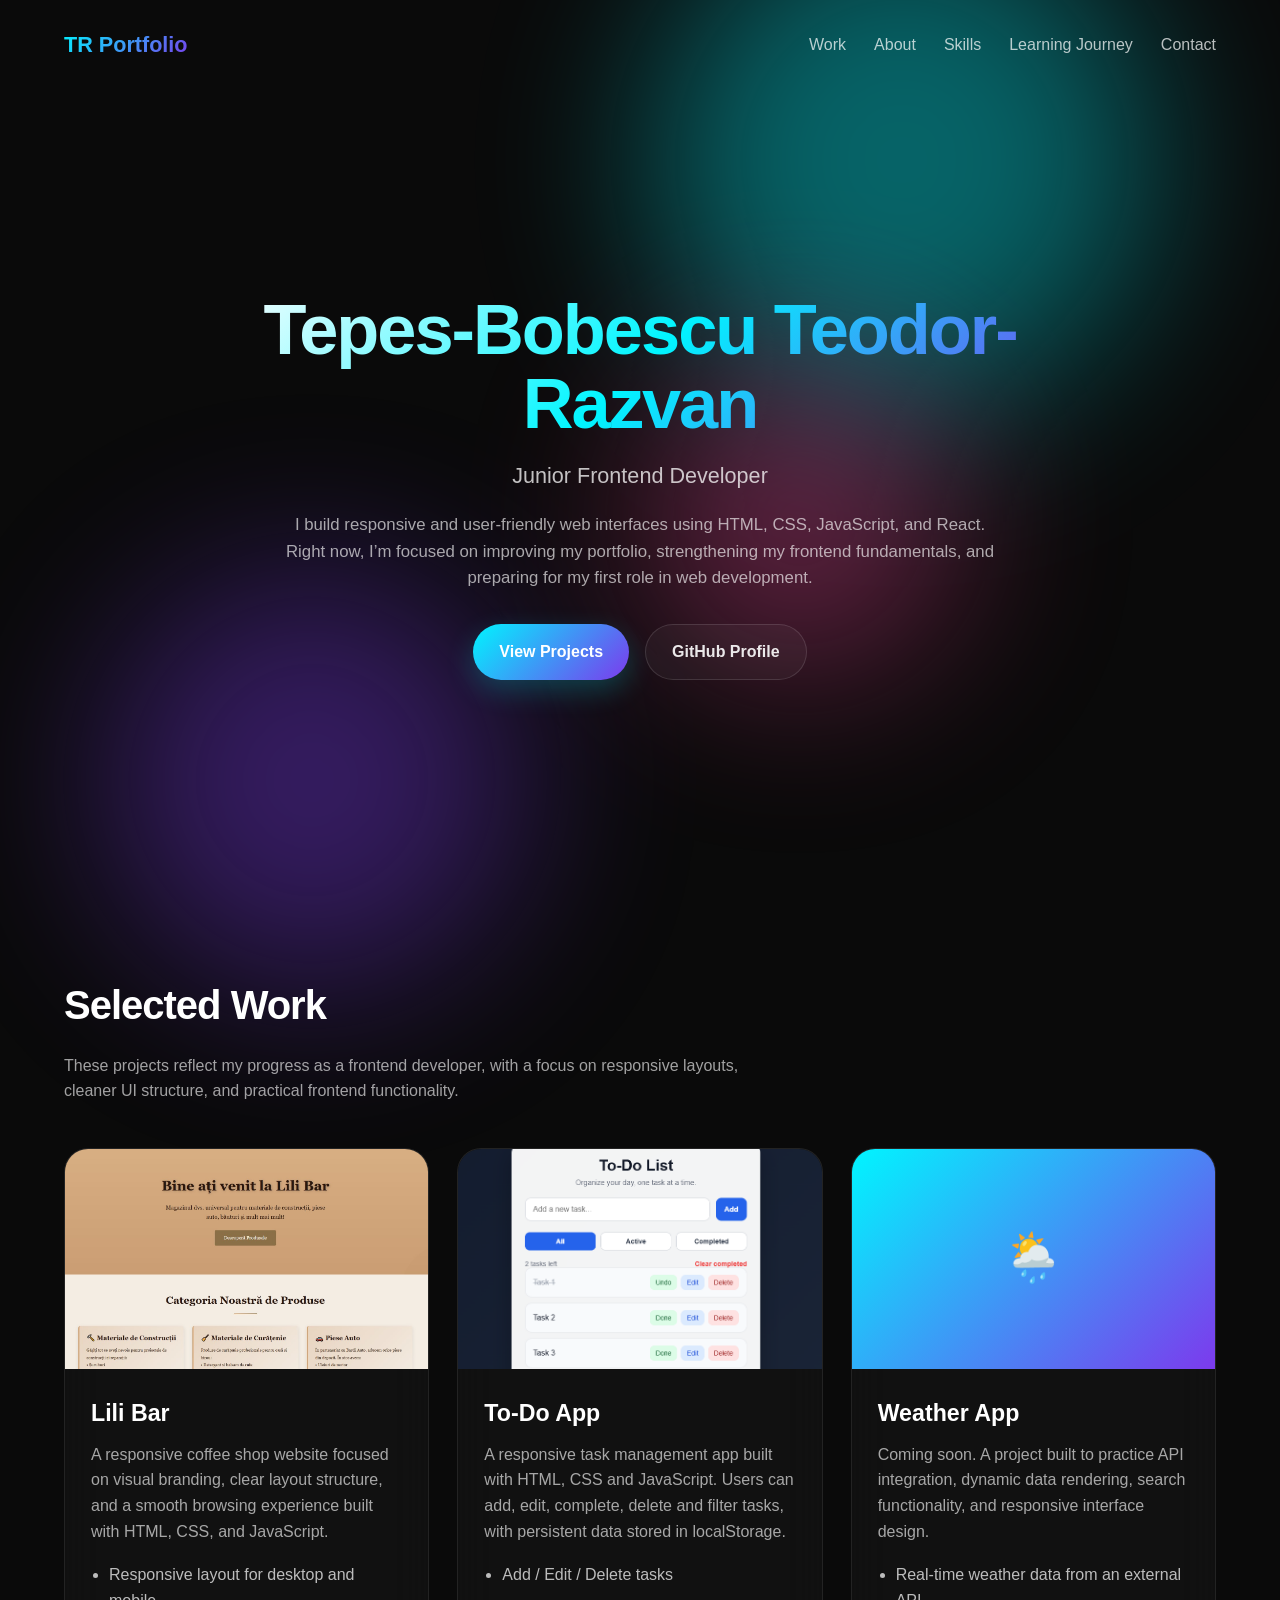
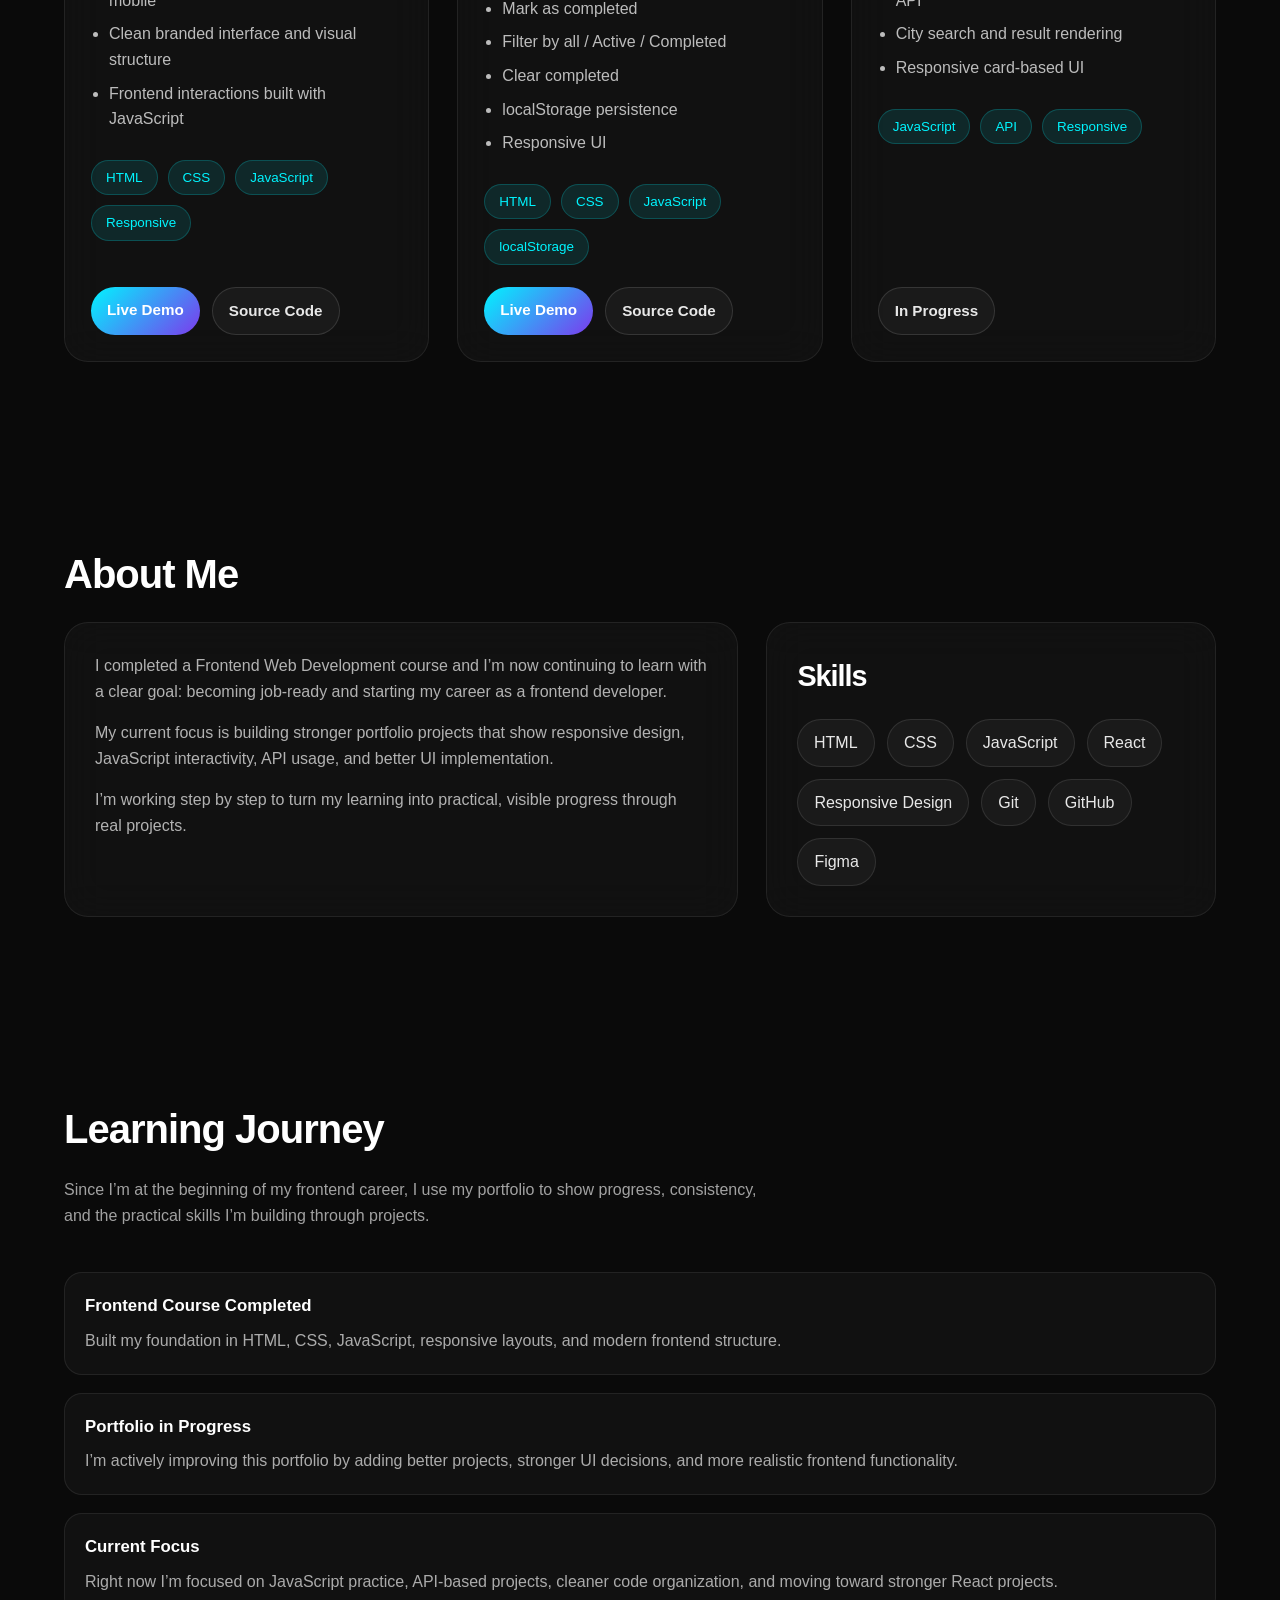
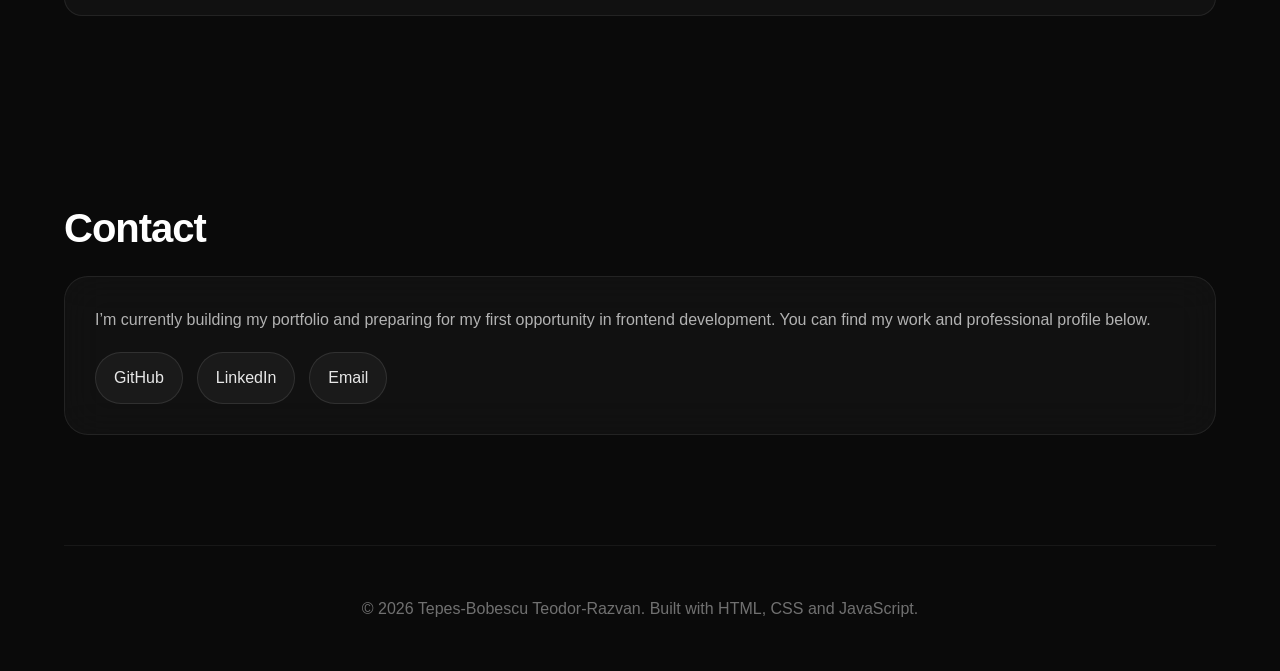
==== index.html @ 386c9d9b "added second project" ====
<!DOCTYPE html>
<html lang="en">
<head>
  <meta charset="UTF-8" />
  <meta name="viewport" content="width=device-width, initial-scale=1.0" />
  <title>Tepes-Bobescu Teodor-Razvan | Frontend Developer</title>
  <link rel="icon" href="favicon.ico" type="image/x-icon" />
  <style>
    * {
      margin: 0;
      padding: 0;
      box-sizing: border-box;
    }

    html {
      scroll-behavior: smooth;
    }

    body {
      font-family: -apple-system, BlinkMacSystemFont, "Segoe UI", Roboto, Oxygen, Ubuntu, sans-serif;
      background: #0a0a0a;
      color: #ffffff;
      overflow-x: hidden;
      line-height: 1.6;
    }

    a {
      text-decoration: none;
      color: inherit;
    }

    .bg-gradient {
      position: fixed;
      inset: 0;
      z-index: -1;
    }

    .gradient-orb {
      position: absolute;
      border-radius: 50%;
      filter: blur(90px);
      opacity: 0.38;
      animation: float 20s ease-in-out infinite;
    }

    .orb1 {
      width: 500px;
      height: 500px;
      background: #00f5ff;
      top: -10%;
      right: 10%;
    }

    .orb2 {
      width: 420px;
      height: 420px;
      background: #7c3aed;
      bottom: -10%;
      left: 8%;
      animation-delay: -6s;
    }

    .orb3 {
      width: 320px;
      height: 320px;
      background: #ec4899;
      top: 40%;
      left: 50%;
      animation-delay: -12s;
    }

    @keyframes float {
      0%, 100% { transform: translate(0, 0) scale(1); }
      25% { transform: translate(40px, -50px) scale(1.08); }
      50% { transform: translate(-30px, 40px) scale(0.95); }
      75% { transform: translate(25px, 20px) scale(1.03); }
    }

    @keyframes fadeInDown {
      from {
        opacity: 0;
        transform: translateY(-24px);
      }
      to {
        opacity: 1;
        transform: translateY(0);
      }
    }

    @keyframes fadeInUp {
      from {
        opacity: 0;
        transform: translateY(28px);
      }
      to {
        opacity: 1;
        transform: translateY(0);
      }
    }

    .container {
      max-width: 1200px;
      margin: 0 auto;
      padding: 0 24px;
      position: relative;
    }

    nav {
      padding: 28px 0;
      display: flex;
      justify-content: space-between;
      align-items: center;
      animation: fadeInDown 0.8s ease;
    }

    .logo {
      font-size: 1.35rem;
      font-weight: 700;
      background: linear-gradient(135deg, #00f5ff, #7c3aed);
      -webkit-background-clip: text;
      -webkit-text-fill-color: transparent;
      background-clip: text;
    }

    .nav-links {
      display: flex;
      gap: 28px;
    }

    .nav-links a {
      color: rgba(255, 255, 255, 0.72);
      font-weight: 500;
      transition: color 0.3s ease;
    }

    .nav-links a:hover {
      color: #00f5ff;
    }

    header {
      min-height: 88vh;
      display: flex;
      align-items: center;
      justify-content: center;
      text-align: center;
    }

    .hero-content {
      max-width: 860px;
      animation: fadeInUp 1s ease;
    }

    h1 {
      font-size: 4.4rem;
      font-weight: 800;
      line-height: 1.05;
      letter-spacing: -2px;
      margin-bottom: 18px;
      background: linear-gradient(135deg, #ffffff, #00f5ff, #7c3aed);
      -webkit-background-clip: text;
      -webkit-text-fill-color: transparent;
      background-clip: text;
    }

    .subtitle {
      font-size: 1.35rem;
      color: rgba(255, 255, 255, 0.75);
      margin-bottom: 18px;
      font-weight: 300;
    }

    .hero-description {
      max-width: 720px;
      margin: 0 auto 32px;
      font-size: 1.05rem;
      color: rgba(255, 255, 255, 0.64);
    }

    .hero-buttons {
      display: flex;
      justify-content: center;
      gap: 16px;
      flex-wrap: wrap;
    }

    .btn {
      display: inline-flex;
      align-items: center;
      justify-content: center;
      padding: 14px 26px;
      border-radius: 999px;
      font-weight: 600;
      transition: all 0.35s ease;
    }

    .btn-primary {
      background: linear-gradient(135deg, #00f5ff, #7c3aed);
      color: #fff;
      box-shadow: 0 10px 28px rgba(0, 245, 255, 0.22);
    }

    .btn-primary:hover {
      transform: translateY(-3px);
      box-shadow: 0 16px 38px rgba(0, 245, 255, 0.3);
    }

    .btn-secondary {
      background: rgba(255, 255, 255, 0.04);
      border: 1px solid rgba(255, 255, 255, 0.12);
      color: rgba(255, 255, 255, 0.9);
    }

    .btn-secondary:hover {
      transform: translateY(-3px);
      color: #00f5ff;
      border-color: rgba(0, 245, 255, 0.35);
    }

    section {
      padding: 90px 0;
    }

    .section-title {
      font-size: 2.5rem;
      font-weight: 700;
      letter-spacing: -1px;
      margin-bottom: 16px;
    }

    .section-intro {
      max-width: 720px;
      color: rgba(255, 255, 255, 0.62);
      margin-bottom: 44px;
    }

    .projects-grid {
      display: grid;
      grid-template-columns: repeat(auto-fit, minmax(320px, 1fr));
      gap: 28px;
    }

    .project-card {
      background: rgba(255, 255, 255, 0.03);
      border: 1px solid rgba(255, 255, 255, 0.08);
      border-radius: 24px;
      overflow: hidden;
      backdrop-filter: blur(20px);
      transition: transform 0.4s ease, border-color 0.4s ease, box-shadow 0.4s ease, background 0.4s ease;
      height: 100%;
      display: flex;
      flex-direction: column;
    }

    .project-card:hover {
      transform: translateY(-8px);
      border-color: rgba(0, 245, 255, 0.24);
      background: rgba(255, 255, 255, 0.05);
      box-shadow: 0 28px 60px rgba(0, 245, 255, 0.12);
    }

    .project-image {
      width: 100%;
      height: 220px;
      overflow: hidden;
      background: linear-gradient(135deg, #00f5ff, #7c3aed);
      display: flex;
      align-items: center;
      justify-content: center;
    }

    .project-image img {
      width: 100%;
      height: 100%;
      object-fit: cover;
      display: block;
    }

    .project-placeholder {
      font-size: 3rem;
    }

    .project-content {
      padding: 26px;
      display: flex;
      flex-direction: column;
      flex: 1;
    }

    .project-title {
      font-size: 1.45rem;
      font-weight: 700;
      margin-bottom: 10px;
    }

    .project-description {
      color: rgba(255, 255, 255, 0.63);
      margin-bottom: 18px;
    }

    .project-highlights {
      margin-bottom: 20px;
      padding-left: 18px;
      color: rgba(255, 255, 255, 0.72);
    }

    .project-highlights li {
      margin-bottom: 8px;
    }

    .project-tags {
      display: flex;
      flex-wrap: wrap;
      gap: 10px;
      margin-bottom: 22px;
    }

    .tag {
      background: rgba(0, 245, 255, 0.1);
      border: 1px solid rgba(0, 245, 255, 0.2);
      color: #00f5ff;
      padding: 6px 14px;
      border-radius: 999px;
      font-size: 0.84rem;
      font-weight: 500;
    }

    .project-actions {
      display: flex;
      gap: 12px;
      flex-wrap: wrap;
      margin-top: auto;
    }

    .project-btn {
      padding: 11px 16px;
      border-radius: 999px;
      font-size: 0.95rem;
      font-weight: 600;
      transition: all 0.3s ease;
    }

    .project-btn-primary {
      background: linear-gradient(135deg, #00f5ff, #7c3aed);
      color: #fff;
    }

    .project-btn-primary:hover,
    .project-btn-secondary:hover {
      transform: translateY(-2px);
    }

    .project-btn-secondary {
      background: rgba(255, 255, 255, 0.04);
      border: 1px solid rgba(255, 255, 255, 0.12);
      color: rgba(255, 255, 255, 0.9);
    }

    .project-btn-secondary:hover {
      border-color: rgba(0, 245, 255, 0.35);
      color: #00f5ff;
    }

    .info-grid {
      display: grid;
      grid-template-columns: 1.2fr 0.8fr;
      gap: 28px;
    }

    .glass-box {
      background: rgba(255, 255, 255, 0.03);
      border: 1px solid rgba(255, 255, 255, 0.08);
      border-radius: 24px;
      padding: 30px;
      backdrop-filter: blur(20px);
    }

    .glass-box p {
      color: rgba(255, 255, 255, 0.68);
      margin-bottom: 16px;
    }

    .skills-grid {
      display: flex;
      flex-wrap: wrap;
      gap: 12px;
    }

    .skill-pill {
      padding: 10px 16px;
      border-radius: 999px;
      background: rgba(255, 255, 255, 0.04);
      border: 1px solid rgba(255, 255, 255, 0.1);
      color: rgba(255, 255, 255, 0.9);
      font-weight: 500;
    }

    .journey-list {
      display: grid;
      gap: 18px;
    }

    .journey-item {
      padding: 20px;
      border-radius: 18px;
      background: rgba(255, 255, 255, 0.03);
      border: 1px solid rgba(255, 255, 255, 0.08);
    }

    .journey-item h3 {
      font-size: 1.05rem;
      margin-bottom: 8px;
    }

    .journey-item p {
      color: rgba(255, 255, 255, 0.65);
      margin: 0;
    }

    .contact-links {
      display: flex;
      flex-wrap: wrap;
      gap: 14px;
      margin-top: 20px;
    }

    .contact-link {
      padding: 12px 18px;
      border-radius: 999px;
      background: rgba(255, 255, 255, 0.04);
      border: 1px solid rgba(255, 255, 255, 0.1);
      color: rgba(255, 255, 255, 0.9);
      transition: all 0.3s ease;
    }

    .contact-link:hover {
      transform: translateY(-2px);
      color: #00f5ff;
      border-color: rgba(0, 245, 255, 0.3);
    }

    footer {
      text-align: center;
      padding: 50px 0;
      border-top: 1px solid rgba(255, 255, 255, 0.06);
      margin-top: 20px;
    }

    footer p {
      color: rgba(255, 255, 255, 0.42);
    }

    @media (max-width: 900px) {
      .info-grid {
        grid-template-columns: 1fr;
      }
    }

    @media (max-width: 768px) {
      .nav-links {
        display: none;
      }

      header {
        min-height: 72vh;
      }

      h1 {
        font-size: 3rem;
      }

      .subtitle {
        font-size: 1.15rem;
      }

      .section-title {
        font-size: 2rem;
      }

      .project-image {
        height: 190px;
      }

      .hero-buttons,
      .project-actions,
      .contact-links {
        flex-direction: column;
      }

      .btn,
      .project-btn,
      .contact-link {
        width: 100%;
      }
    }
  </style>
</head>
<body>
  <div class="bg-gradient">
    <div class="gradient-orb orb1"></div>
    <div class="gradient-orb orb2"></div>
    <div class="gradient-orb orb3"></div>
  </div>

  <div class="container">
    <nav>
      <div class="logo">TR Portfolio</div>
      <div class="nav-links">
        <a href="#work">Work</a>
        <a href="#about">About</a>
        <a href="#skills">Skills</a>
        <a href="#journey">Learning Journey</a>
        <a href="#contact">Contact</a>
      </div>
    </nav>

    <header>
      <div class="hero-content">
        <h1>Tepes-Bobescu Teodor-Razvan</h1>
        <p class="subtitle">Junior Frontend Developer</p>
        <p class="hero-description">
          I build responsive and user-friendly web interfaces using HTML, CSS, JavaScript, and React.
          Right now, I’m focused on improving my portfolio, strengthening my frontend fundamentals,
          and preparing for my first role in web development.
        </p>
        <div class="hero-buttons">
          <a href="#work" class="btn btn-primary">View Projects</a>
          <a href="https://github.com/TeodorRazvan" target="_blank" class="btn btn-secondary">GitHub Profile</a>
        </div>
      </div>
    </header>

    <section id="work">
      <h2 class="section-title">Selected Work</h2>
      <p class="section-intro">
        These projects reflect my progress as a frontend developer, with a focus on responsive layouts,
        cleaner UI structure, and practical frontend functionality.
      </p>

      <div class="projects-grid">
        <div class="project-card">
          <div class="project-image">
            <img src="images/lili-bar-preview.jpg" alt="Lili Bar project preview" />
          </div>
          <div class="project-content">
            <h3 class="project-title">Lili Bar</h3>
            <p class="project-description">
              A responsive coffee shop website focused on visual branding, clear layout structure,
              and a smooth browsing experience built with HTML, CSS, and JavaScript.
            </p>

            <ul class="project-highlights">
              <li>Responsive layout for desktop and mobile</li>
              <li>Clean branded interface and visual structure</li>
              <li>Frontend interactions built with JavaScript</li>
            </ul>

            <div class="project-tags">
              <span class="tag">HTML</span>
              <span class="tag">CSS</span>
              <span class="tag">JavaScript</span>
              <span class="tag">Responsive</span>
            </div>

            <div class="project-actions">
              <a href="Project_1/index.html" class="project-btn project-btn-primary" target="_blank">Live Demo</a>
              <a href="https://github.com/TeodorRazvan/TeodorRazvan.github.io/tree/main/Project_1" class="project-btn project-btn-secondary" target="_blank">Source Code</a>
            </div>
          </div>
        </div>

        <div class="project-card">
          <div class="project-image">
            <img src="images/to-do-preview.jpg" alt="To-Do project preview" />
          </div>
          <div class="project-content">
            <h3 class="project-title">To-Do App</h3>
            <p class="project-description">
              A responsive task management app built with HTML, CSS and JavaScript. Users can add, edit, complete, delete and filter tasks, with persistent data stored in localStorage.
            </p>

            <ul class="project-highlights">
              <li>Add / Edit / Delete tasks</li>
              <li>Mark as completed</li>
              <li>Filter by all / Active / Completed</li>
              <li>Clear completed</li>
              <li>localStorage persistence</li>
              <li>Responsive UI</li>
            </ul>

            <div class="project-tags">
              <span class="tag">HTML</span>
              <span class="tag">CSS</span>
              <span class="tag">JavaScript</span>
              <span class="tag">localStorage</span>
            </div>

            <div class="project-actions">
              <a href="todo-app/index.html" class="project-btn project-btn-primary" target="_blank">Live Demo</a>
              <a href="https://github.com/TeodorRazvan/TeodorRazvan.github.io/tree/main/todo-app" class="project-btn project-btn-secondary" target="_blank">Source Code</a>
            </div>
          </div>
        </div>

        <div class="project-card">
          <div class="project-image">
            <div class="project-placeholder">🌦️</div>
          </div>
          <div class="project-content">
            <h3 class="project-title">Weather App</h3>
            <p class="project-description">
              Coming soon. A project built to practice API integration, dynamic data rendering,
              search functionality, and responsive interface design.
            </p>

            <ul class="project-highlights">
              <li>Real-time weather data from an external API</li>
              <li>City search and result rendering</li>
              <li>Responsive card-based UI</li>
            </ul>

            <div class="project-tags">
              <span class="tag">JavaScript</span>
              <span class="tag">API</span>
              <span class="tag">Responsive</span>
            </div>

            <div class="project-actions">
              <a href="#" class="project-btn project-btn-secondary">In Progress</a>
            </div>
          </div>
        </div>
      </div>
    </section>

    <section id="about">
      <h2 class="section-title">About Me</h2>
      <div class="info-grid">
        <div class="glass-box">
          <p>
            I completed a Frontend Web Development course and I’m now continuing to learn with a clear goal:
            becoming job-ready and starting my career as a frontend developer.
          </p>
          <p>
            My current focus is building stronger portfolio projects that show responsive design,
            JavaScript interactivity, API usage, and better UI implementation.
          </p>
          <p>
            I’m working step by step to turn my learning into practical, visible progress through real projects.
          </p>
        </div>

        <div class="glass-box" id="skills">
          <h2 class="section-title" style="font-size: 1.8rem; margin-bottom: 20px;">Skills</h2>
          <div class="skills-grid">
            <span class="skill-pill">HTML</span>
            <span class="skill-pill">CSS</span>
            <span class="skill-pill">JavaScript</span>
            <span class="skill-pill">React</span>
            <span class="skill-pill">Responsive Design</span>
            <span class="skill-pill">Git</span>
            <span class="skill-pill">GitHub</span>
            <span class="skill-pill">Figma</span>
          </div>
        </div>
      </div>
    </section>

    <section id="journey">
      <h2 class="section-title">Learning Journey</h2>
      <p class="section-intro">
        Since I’m at the beginning of my frontend career, I use my portfolio to show progress,
        consistency, and the practical skills I’m building through projects.
      </p>

      <div class="journey-list">
        <div class="journey-item">
          <h3>Frontend Course Completed</h3>
          <p>
            Built my foundation in HTML, CSS, JavaScript, responsive layouts, and modern frontend structure.
          </p>
        </div>

        <div class="journey-item">
          <h3>Portfolio in Progress</h3>
          <p>
            I’m actively improving this portfolio by adding better projects, stronger UI decisions,
            and more realistic frontend functionality.
          </p>
        </div>

        <div class="journey-item">
          <h3>Current Focus</h3>
          <p>
            Right now I’m focused on JavaScript practice, API-based projects, cleaner code organization,
            and moving toward stronger React projects.
          </p>
        </div>
      </div>
    </section>

    <section id="contact">
      <h2 class="section-title">Contact</h2>
      <div class="glass-box">
        <p>
          I’m currently building my portfolio and preparing for my first opportunity in frontend development.
          You can find my work and professional profile below.
        </p>

        <div class="contact-links">
          <a href="https://github.com/TeodorRazvan" target="_blank" class="contact-link">GitHub</a>
          <a href="https://www.linkedin.com/in/teodor-razvan-tepes-bobescu-774b03215/" target="_blank" class="contact-link">LinkedIn</a>
          <a href="mailto:razvanteo97@gmail.com" class="contact-link">Email</a>
        </div>
      </div>
    </section>

    <footer>
      <p>© 2026 Tepes-Bobescu Teodor-Razvan. Built with HTML, CSS and JavaScript.</p>
    </footer>
  </div>
</body>
</html>
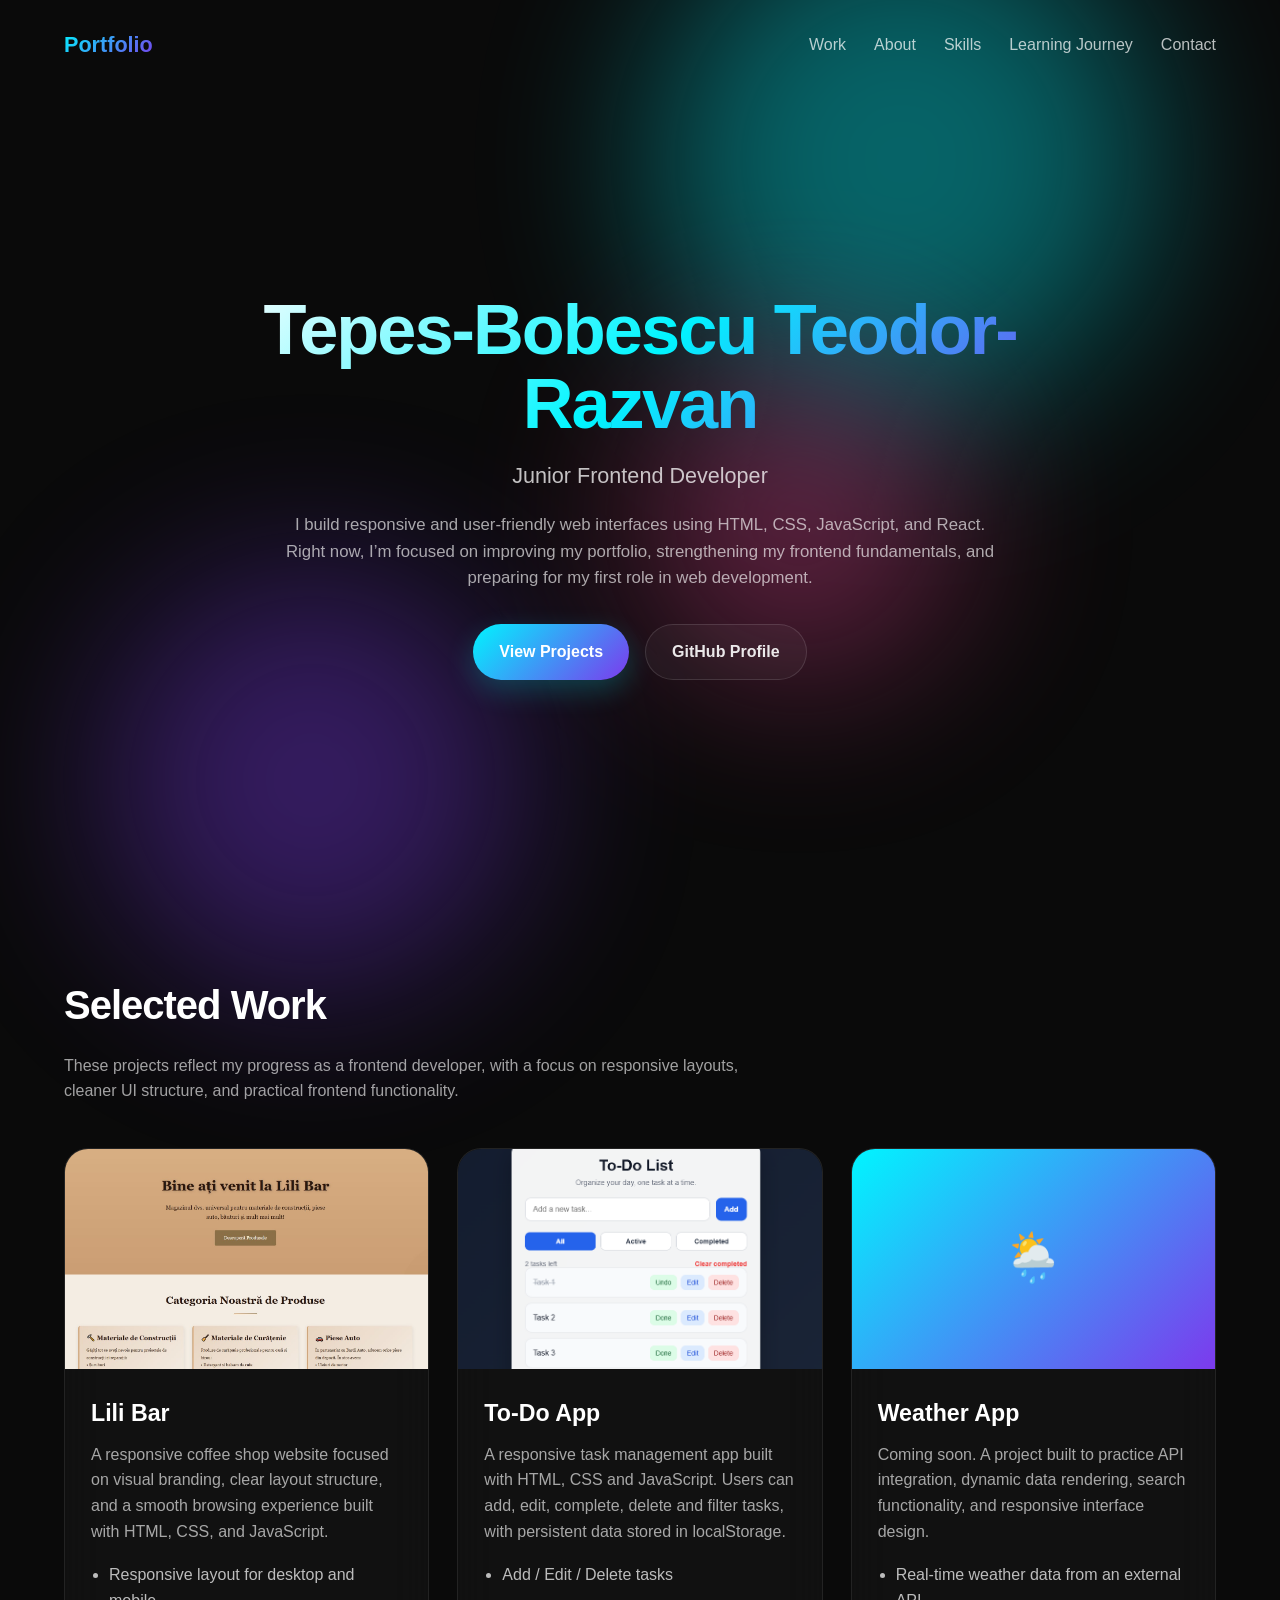
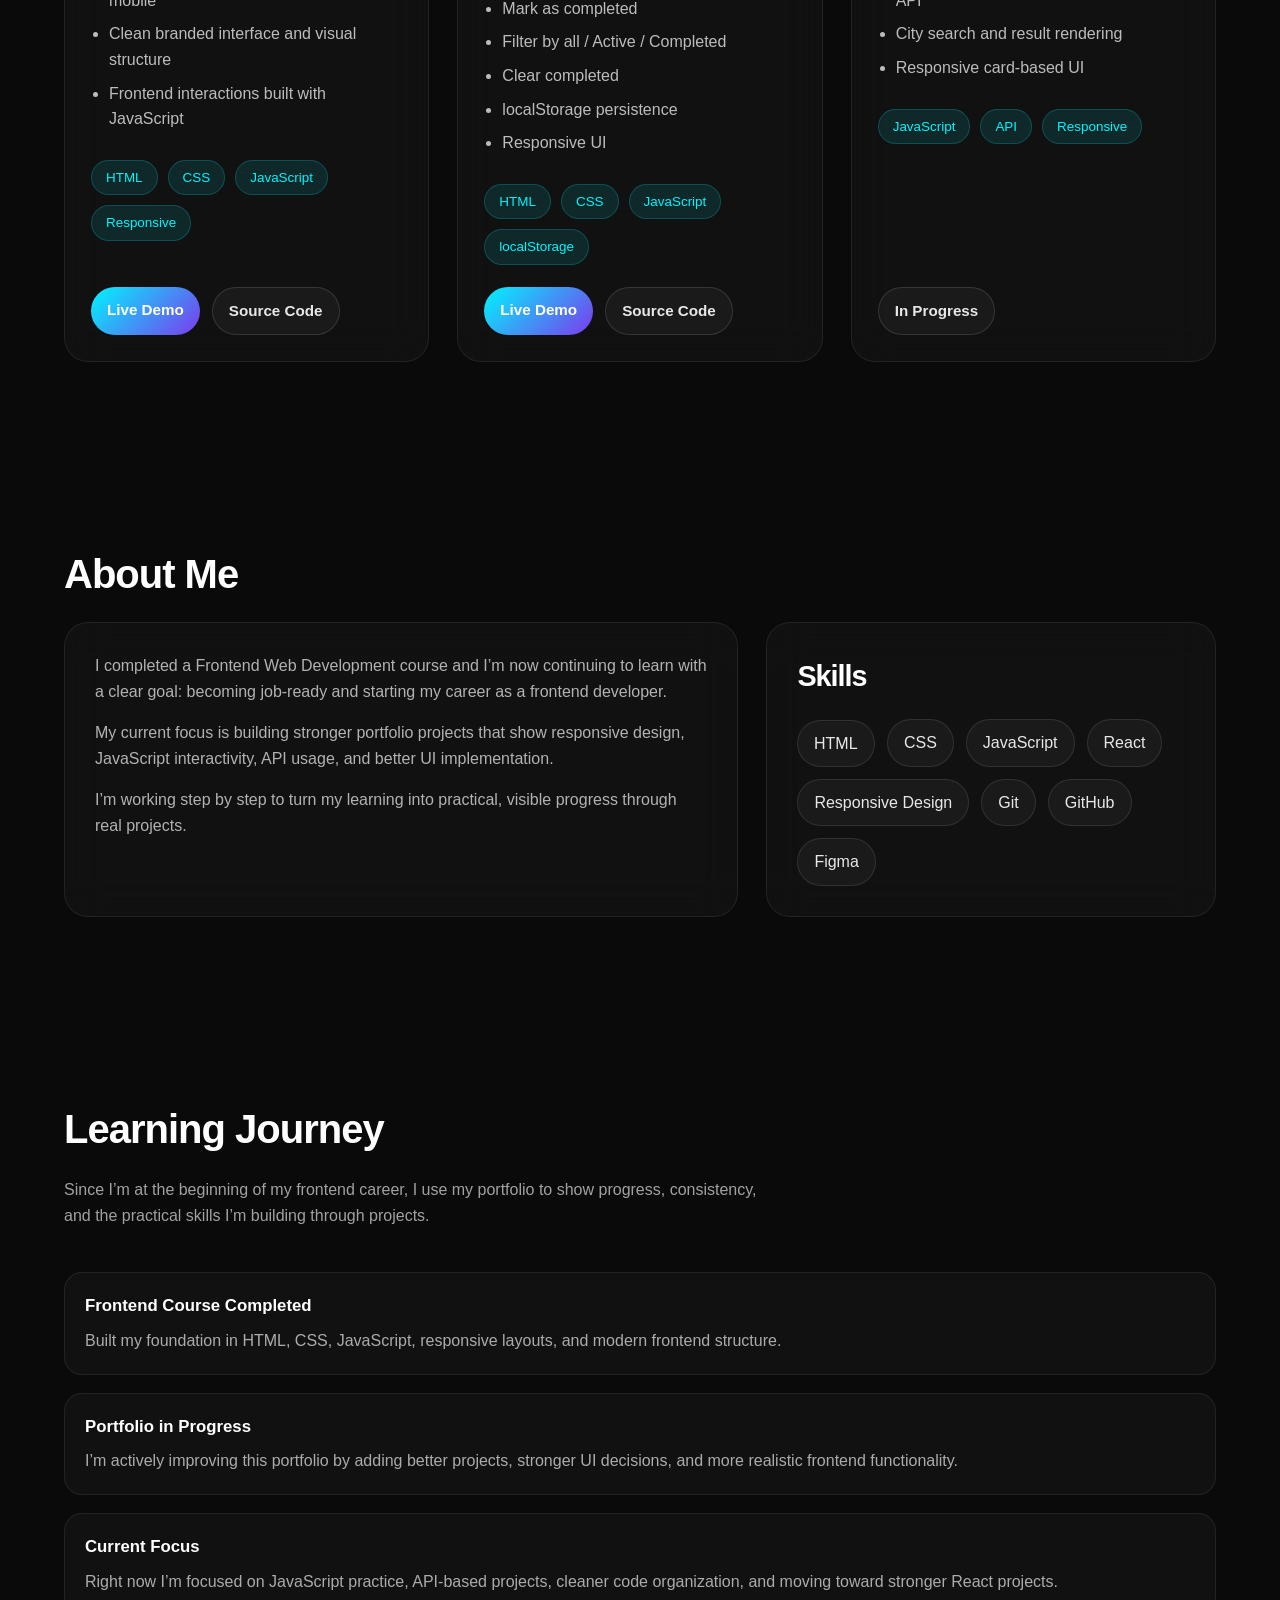
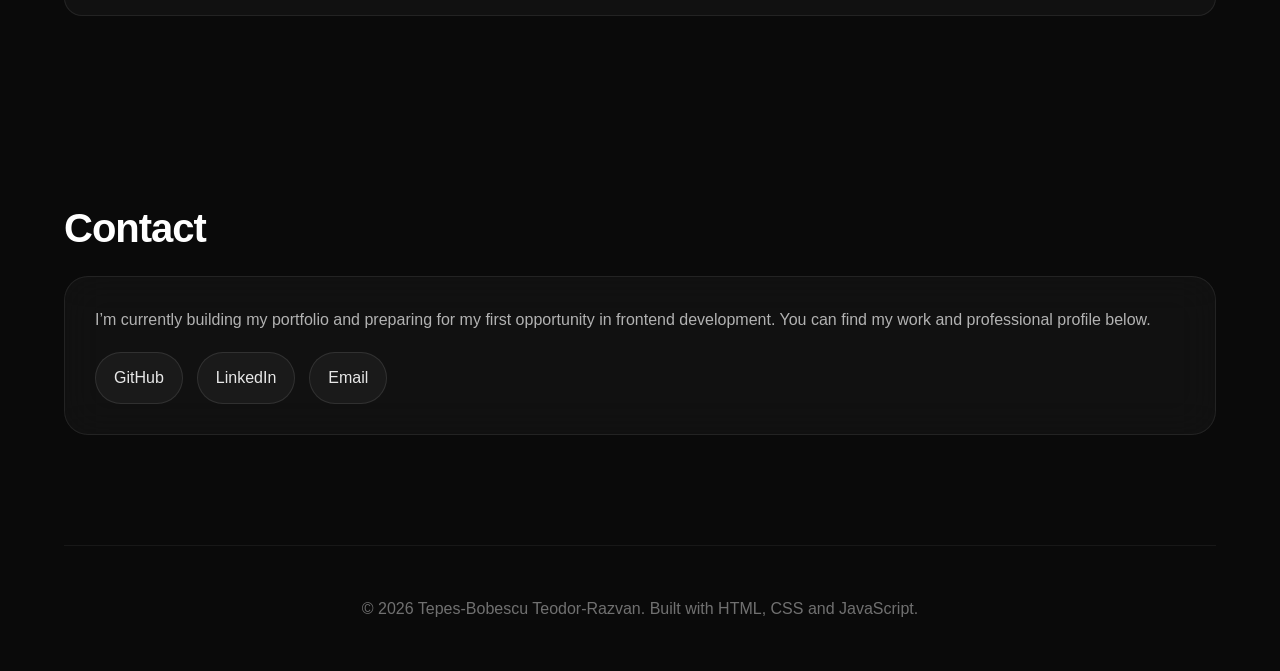
==== commit c0207318: "changed the logo" ====
--- a/index.html
+++ b/index.html
@@ -503,7 +503,7 @@
 
   <div class="container">
     <nav>
-      <div class="logo">TR Portfolio</div>
+      <div class="logo">Portfolio</div>
       <div class="nav-links">
         <a href="#work">Work</a>
         <a href="#about">About</a>
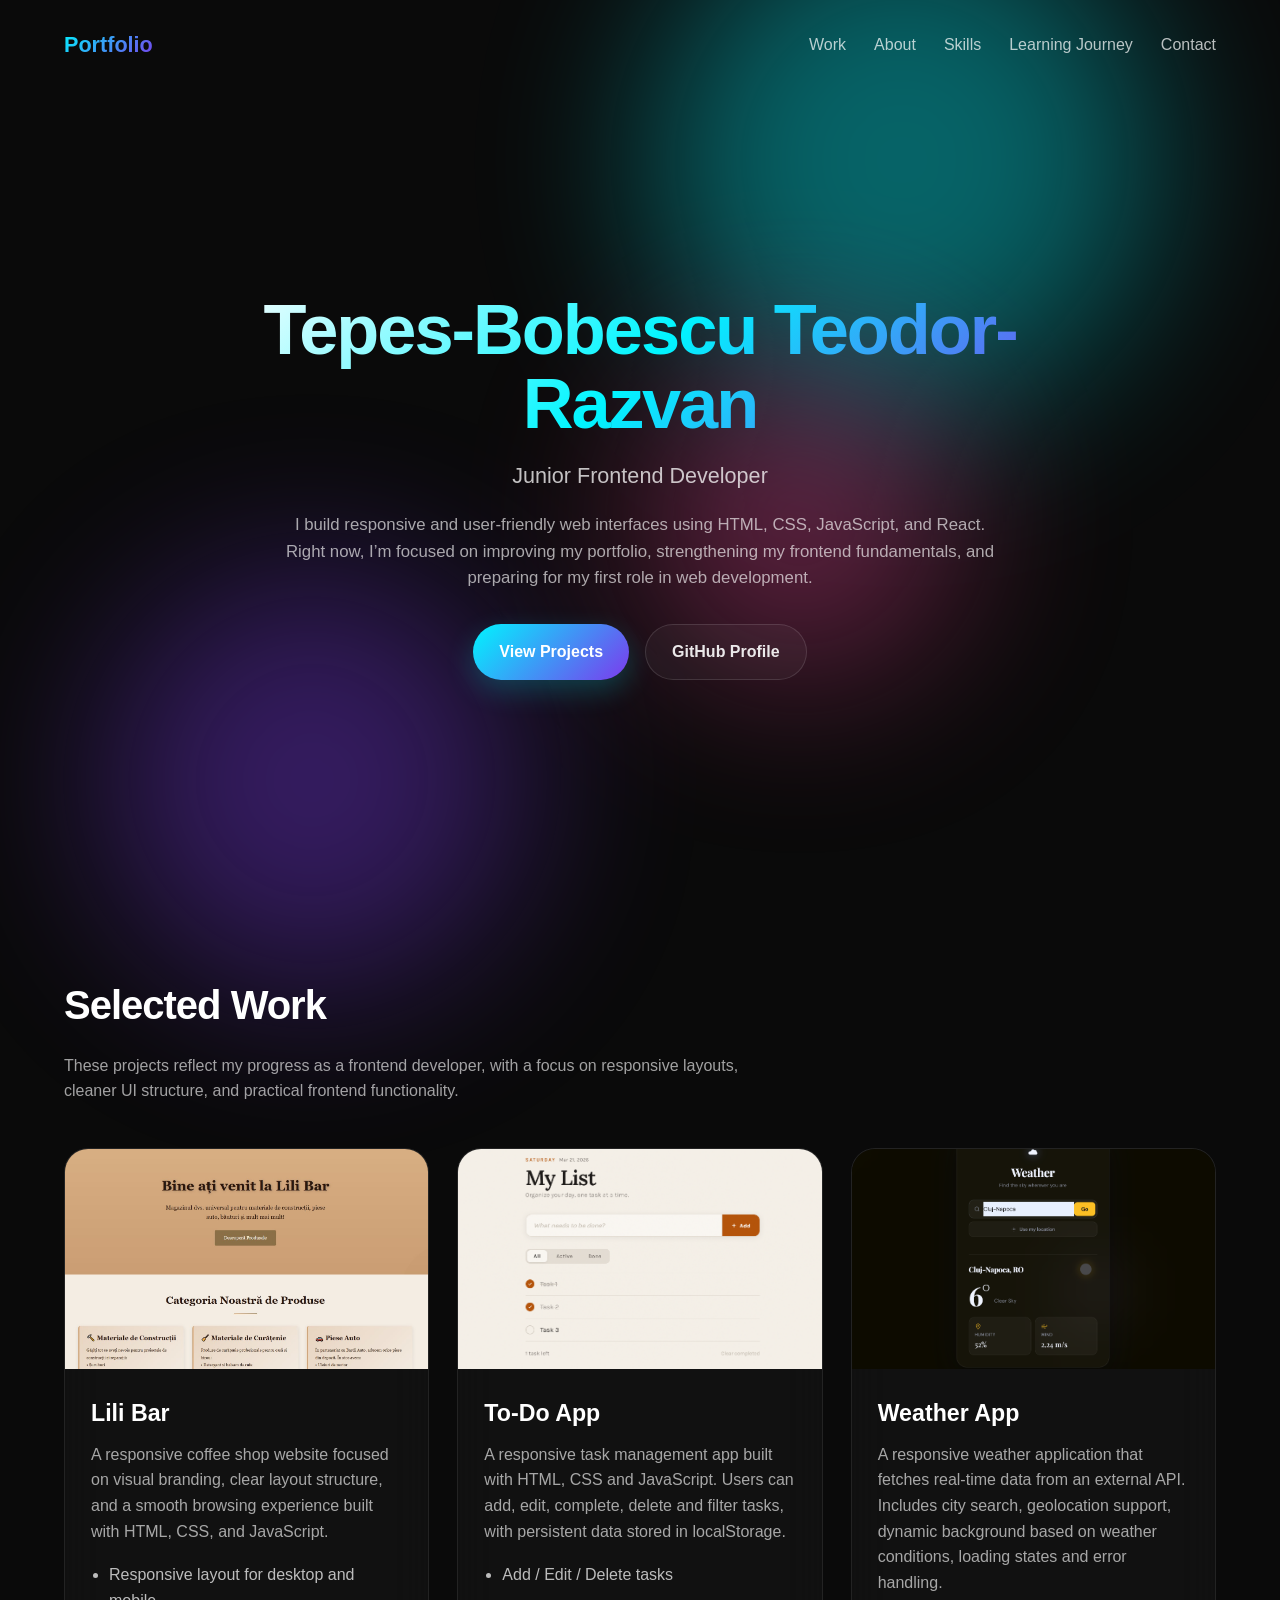
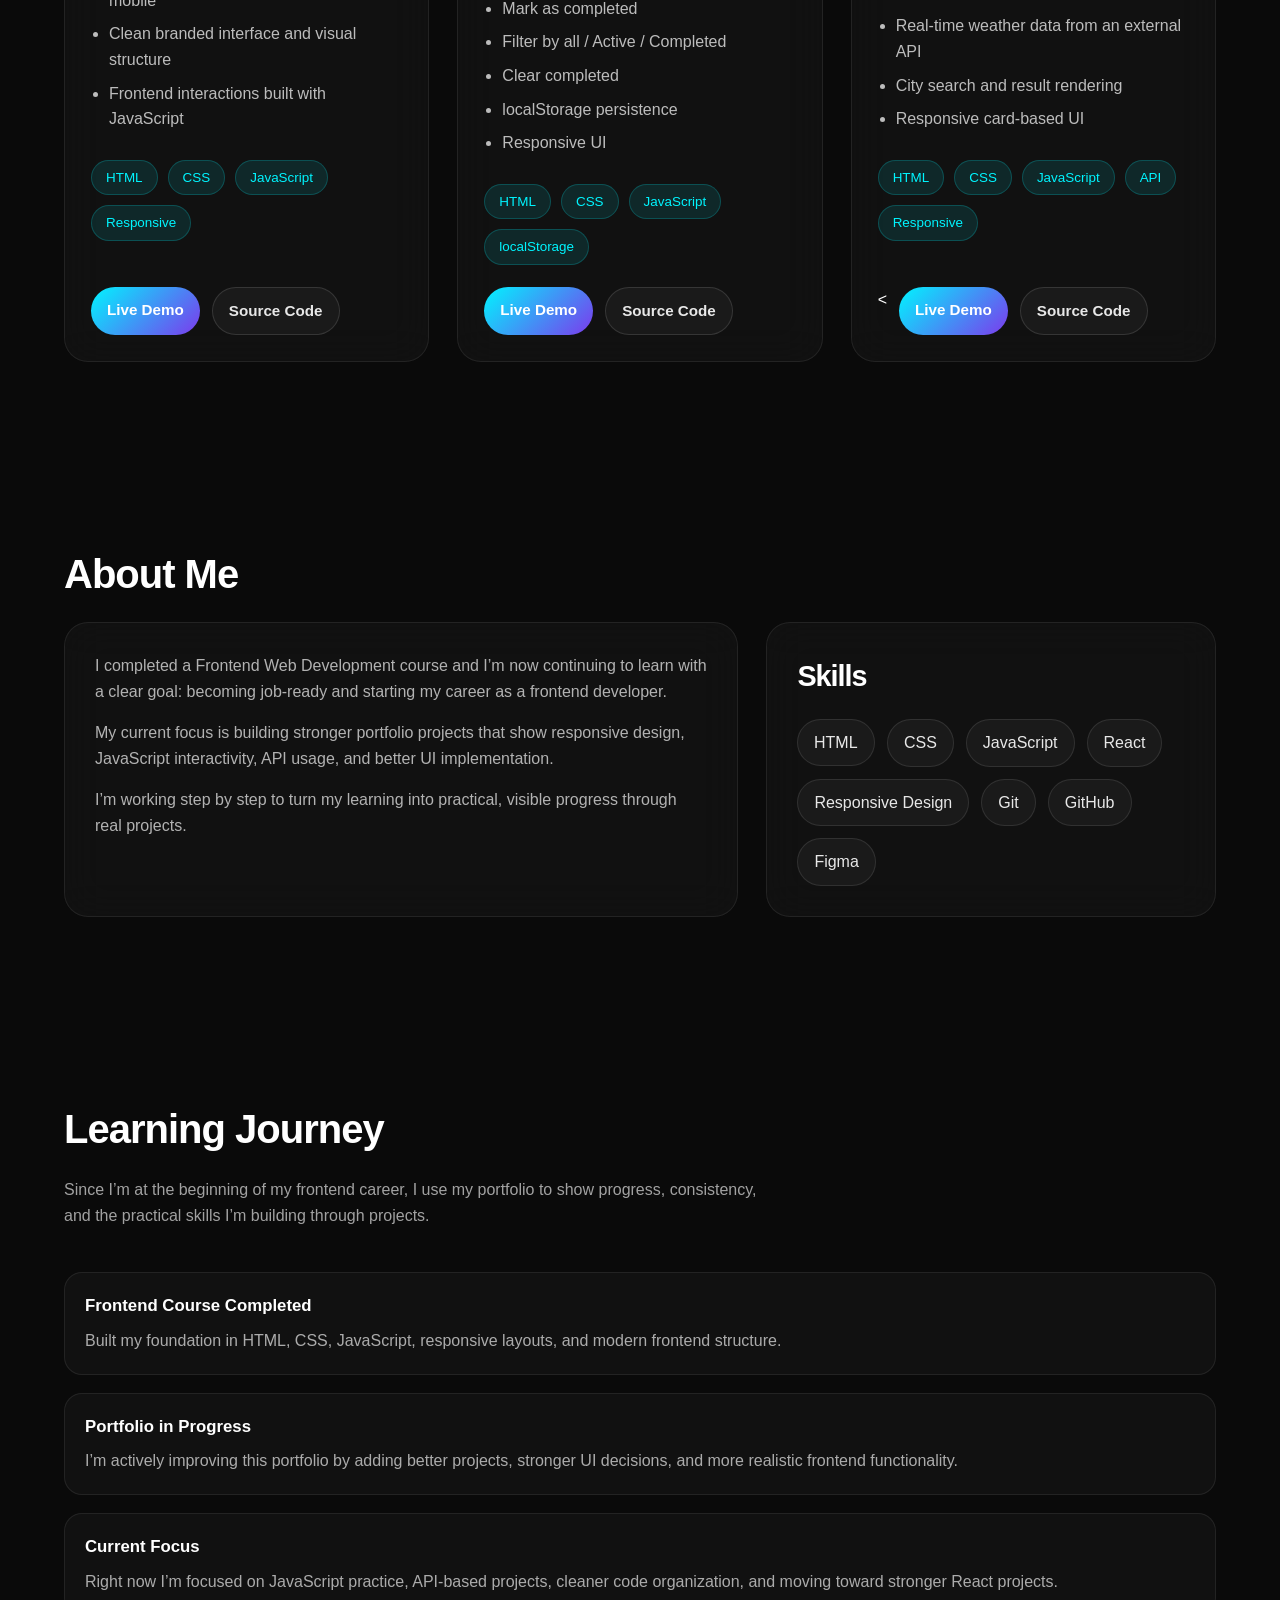
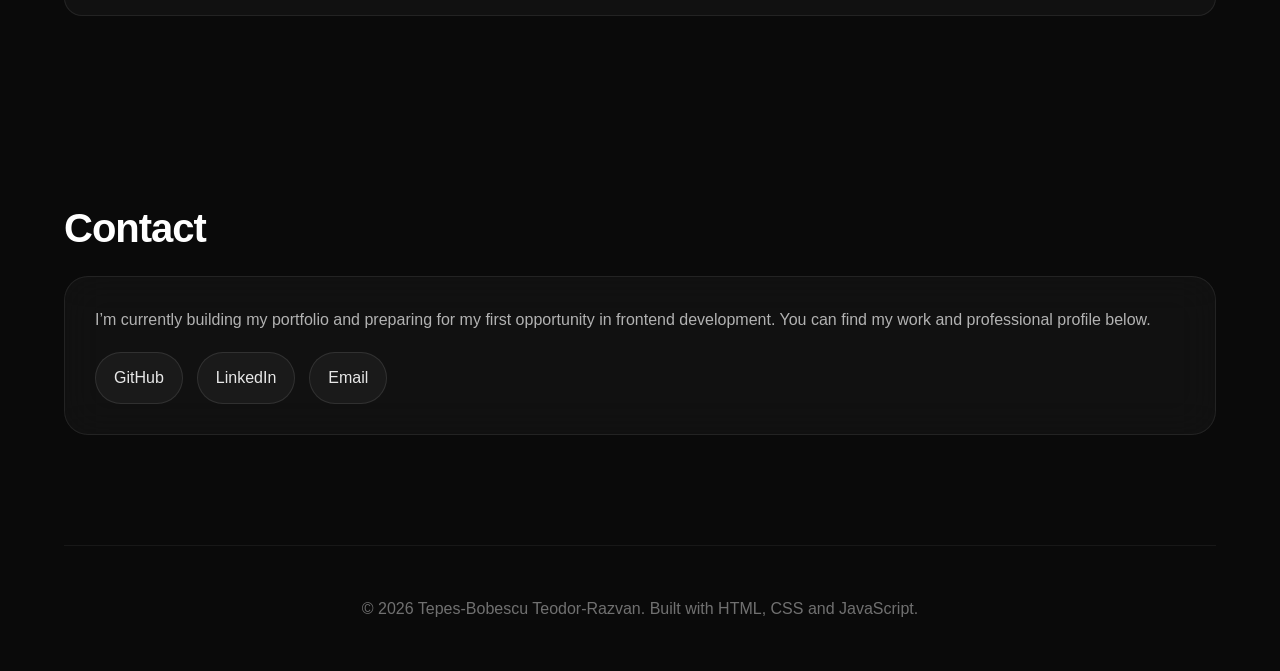
==== commit f7827303: "added third project to the portfolio" ====
--- a/index.html
+++ b/index.html
@@ -603,13 +603,12 @@
 
         <div class="project-card">
           <div class="project-image">
-            <div class="project-placeholder">🌦️</div>
+            <img src="images/weather-app-preview.jpg" alt="Weather-App project preview" />
           </div>
           <div class="project-content">
             <h3 class="project-title">Weather App</h3>
             <p class="project-description">
-              Coming soon. A project built to practice API integration, dynamic data rendering,
-              search functionality, and responsive interface design.
+              A responsive weather application that fetches real-time data from an external API. Includes city search, geolocation support, dynamic background based on weather conditions, loading states and error handling.
             </p>
 
             <ul class="project-highlights">
@@ -619,13 +618,16 @@
             </ul>
 
             <div class="project-tags">
+              <span class="tag">HTML</span>
+              <span class="tag">CSS</span>
               <span class="tag">JavaScript</span>
               <span class="tag">API</span>
               <span class="tag">Responsive</span>
             </div>
 
             <div class="project-actions">
-              <a href="#" class="project-btn project-btn-secondary">In Progress</a>
+              <<a href="weather-app/index.html" class="project-btn project-btn-primary" target="_blank">Live Demo</a>
+              <a href="https://github.com/TeodorRazvan/TeodorRazvan.github.io/tree/main/weather-app" class="project-btn project-btn-secondary" target="_blank">Source Code</a>
             </div>
           </div>
         </div>
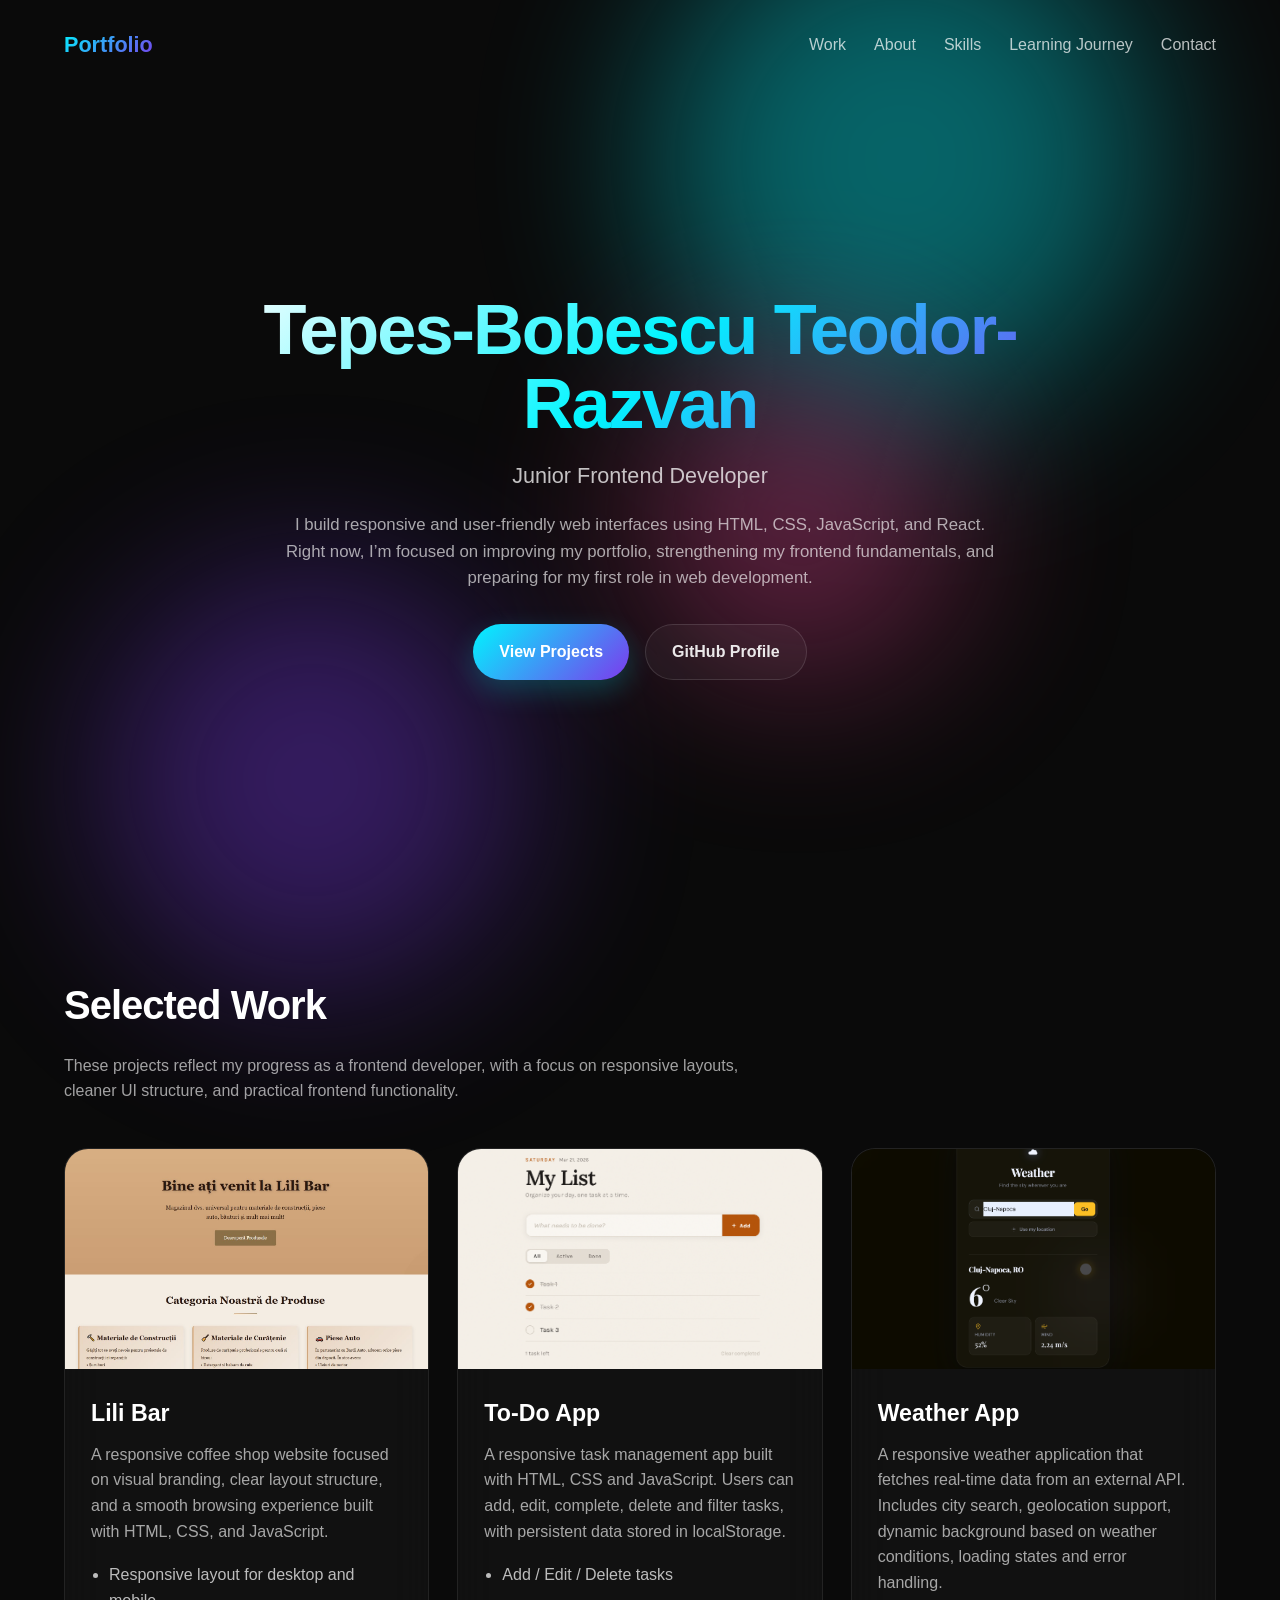
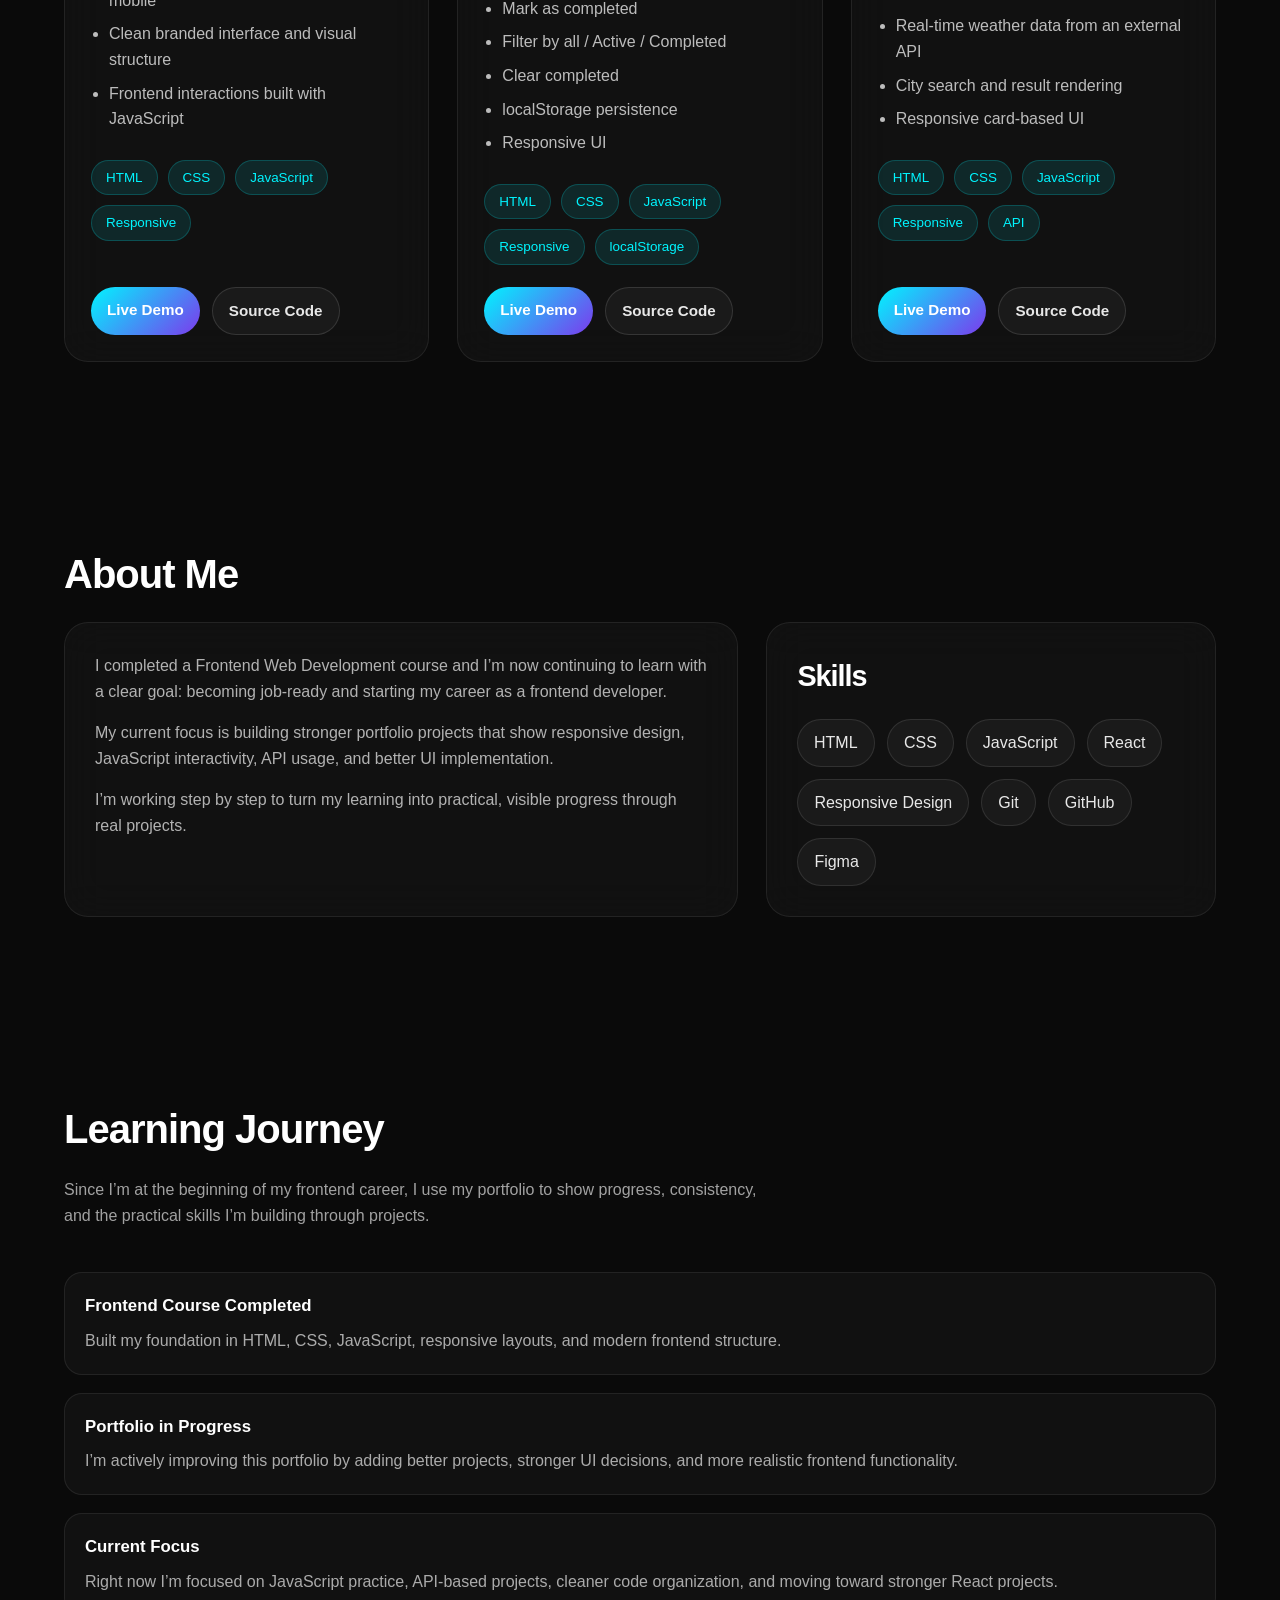
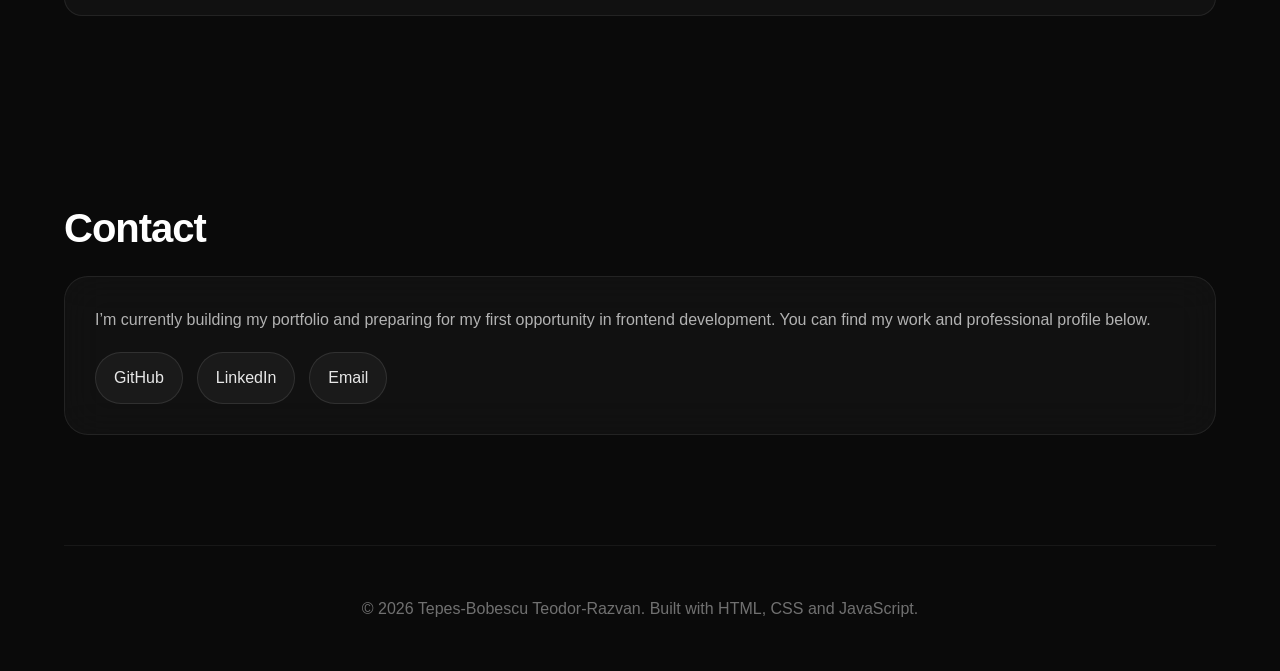
==== commit 41a0edf9: "corrected some mistakes" ====
--- a/index.html
+++ b/index.html
@@ -591,6 +591,7 @@
               <span class="tag">HTML</span>
               <span class="tag">CSS</span>
               <span class="tag">JavaScript</span>
+              <span class="tag">Responsive</span>
               <span class="tag">localStorage</span>
             </div>
 
@@ -621,12 +622,12 @@
               <span class="tag">HTML</span>
               <span class="tag">CSS</span>
               <span class="tag">JavaScript</span>
+              <span class="tag">Responsive</span>
               <span class="tag">API</span>
-              <span class="tag">Responsive</span>
             </div>
 
             <div class="project-actions">
-              <<a href="weather-app/index.html" class="project-btn project-btn-primary" target="_blank">Live Demo</a>
+              <a href="weather-app/index.html" class="project-btn project-btn-primary" target="_blank">Live Demo</a>
               <a href="https://github.com/TeodorRazvan/TeodorRazvan.github.io/tree/main/weather-app" class="project-btn project-btn-secondary" target="_blank">Source Code</a>
             </div>
           </div>
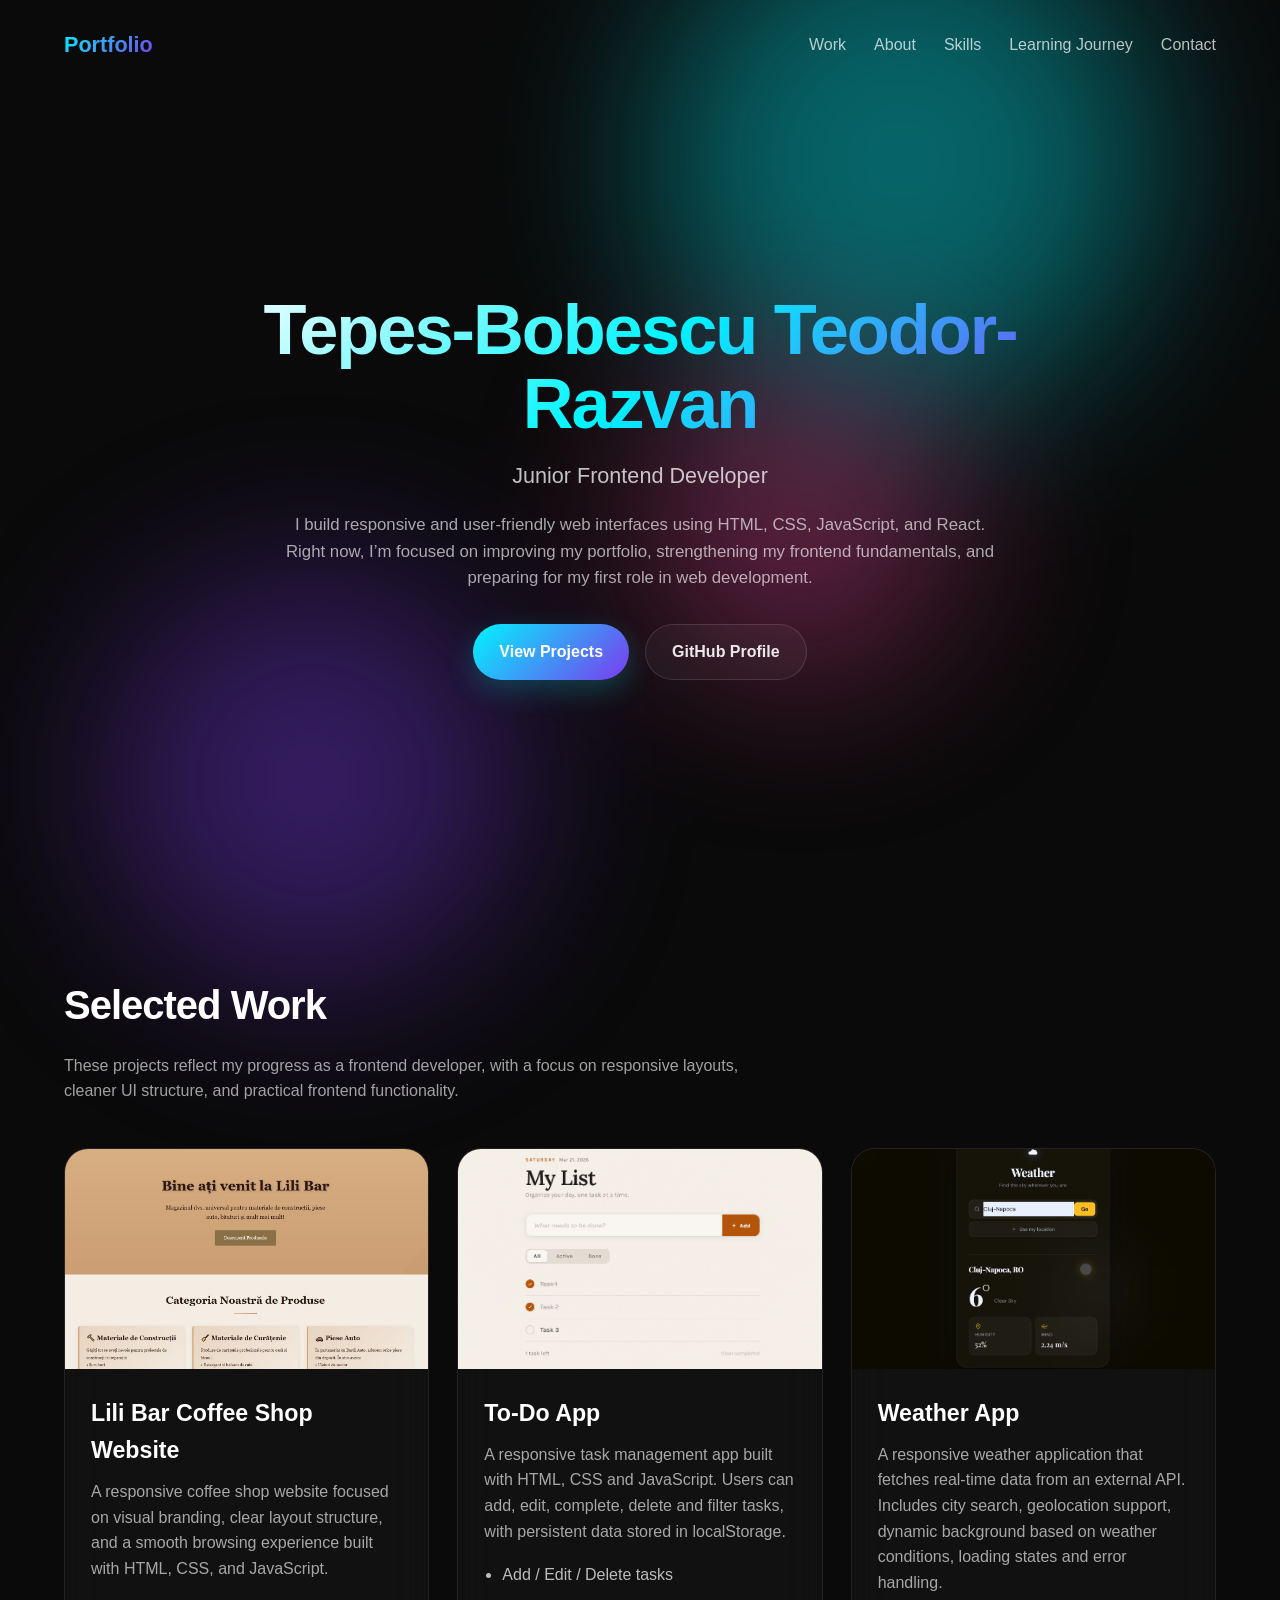
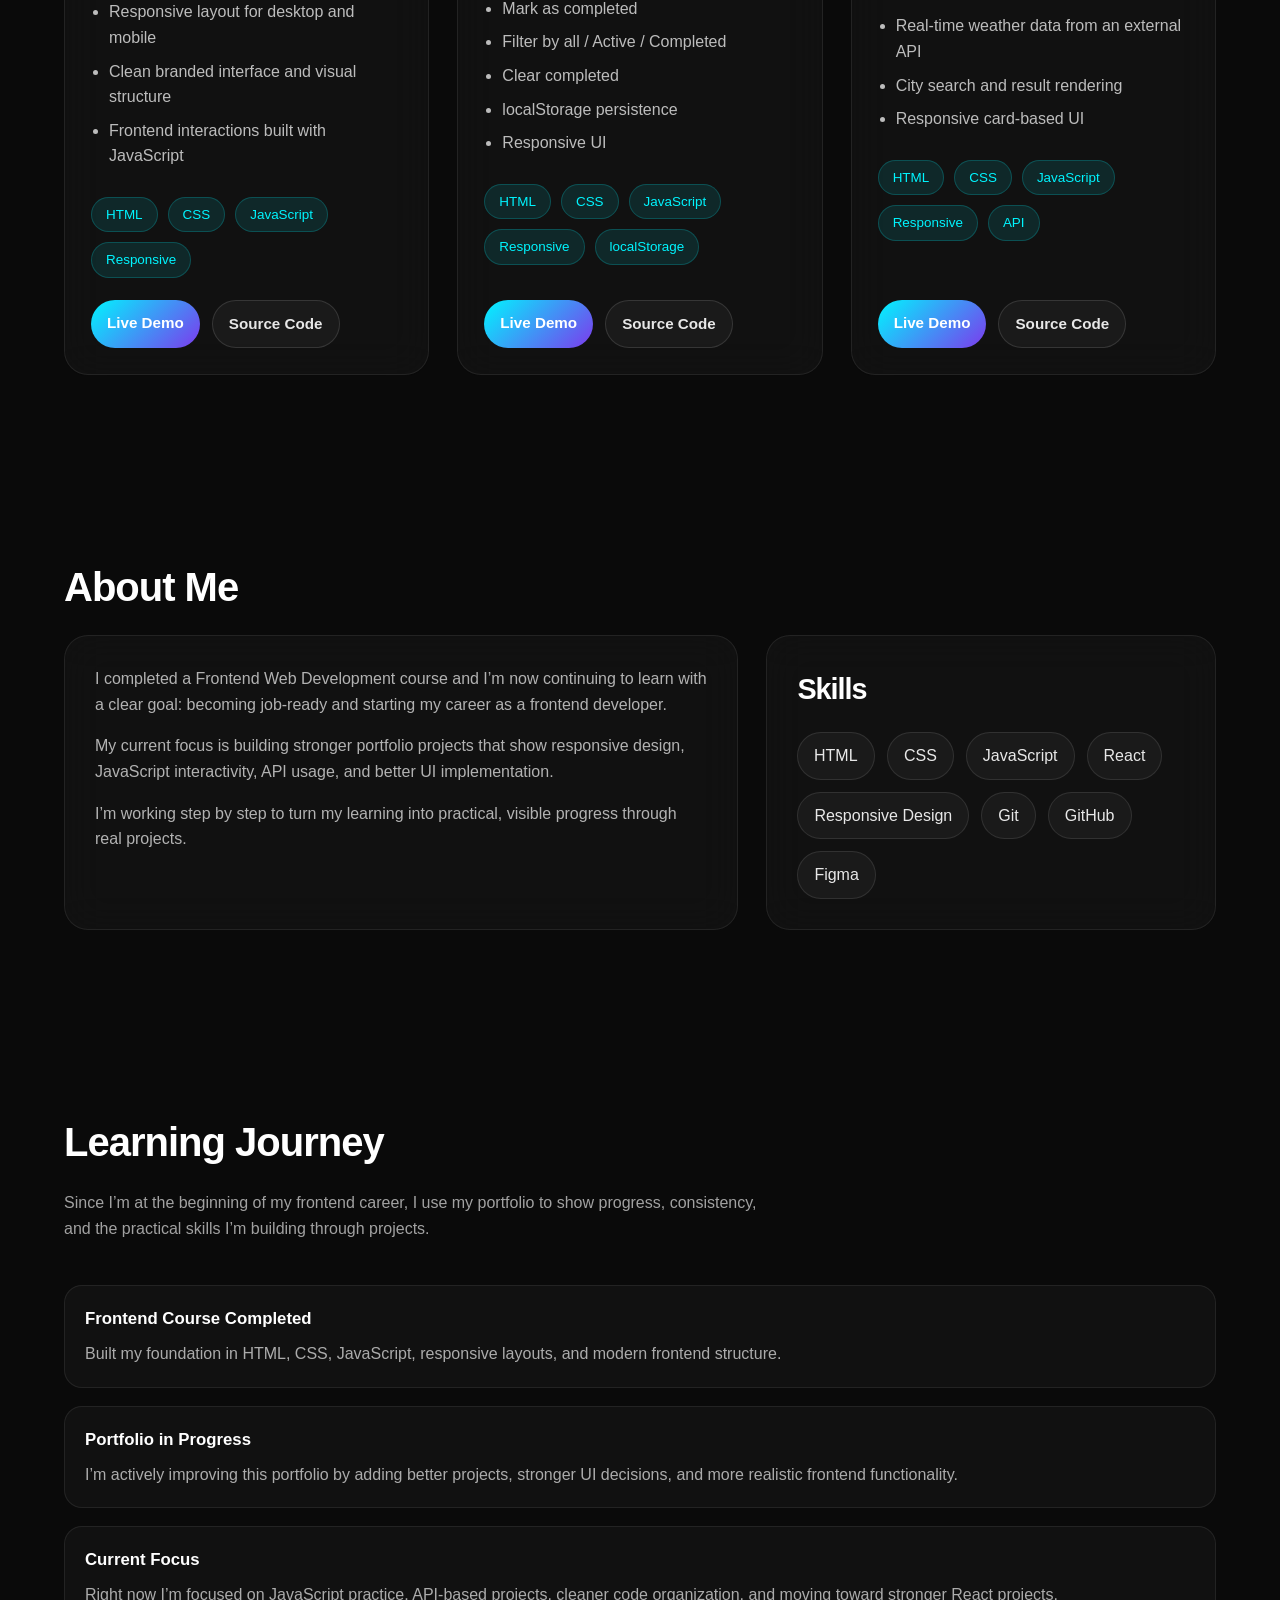
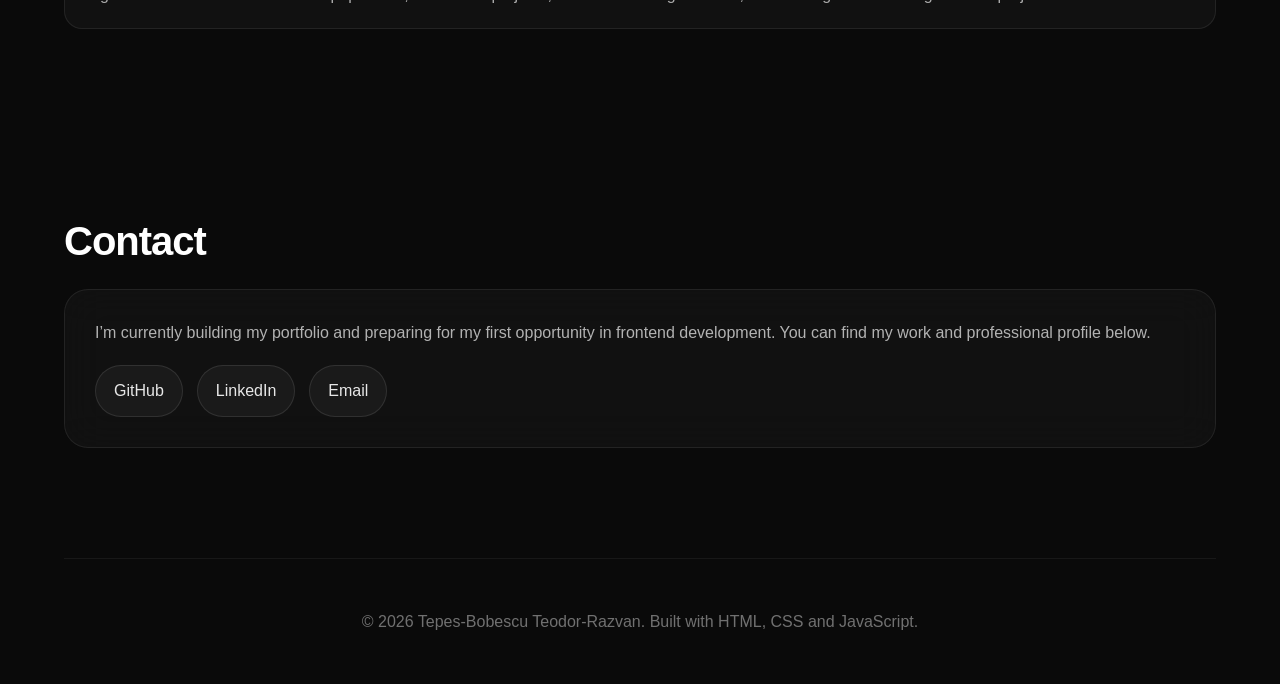
==== commit 77094971: "modified the name of the first project" ====
--- a/index.html
+++ b/index.html
@@ -539,10 +539,10 @@
       <div class="projects-grid">
         <div class="project-card">
           <div class="project-image">
-            <img src="images/lili-bar-preview.jpg" alt="Lili Bar project preview" />
+            <img src="images/lili-bar-preview.jpg" alt="Lili Bar Coffee Shop Website project preview" />
           </div>
           <div class="project-content">
-            <h3 class="project-title">Lili Bar</h3>
+            <h3 class="project-title">Lili Bar Coffee Shop Website</h3>
             <p class="project-description">
               A responsive coffee shop website focused on visual branding, clear layout structure,
               and a smooth browsing experience built with HTML, CSS, and JavaScript.
@@ -562,8 +562,8 @@
             </div>
 
             <div class="project-actions">
-              <a href="Project_1/index.html" class="project-btn project-btn-primary" target="_blank">Live Demo</a>
-              <a href="https://github.com/TeodorRazvan/TeodorRazvan.github.io/tree/main/Project_1" class="project-btn project-btn-secondary" target="_blank">Source Code</a>
+              <a href="coffee-shop-website/index.html" class="project-btn project-btn-primary" target="_blank">Live Demo</a>
+              <a href="https://github.com/TeodorRazvan/TeodorRazvan.github.io/tree/main/coffee-shop-website" class="project-btn project-btn-secondary" target="_blank">Source Code</a>
             </div>
           </div>
         </div>
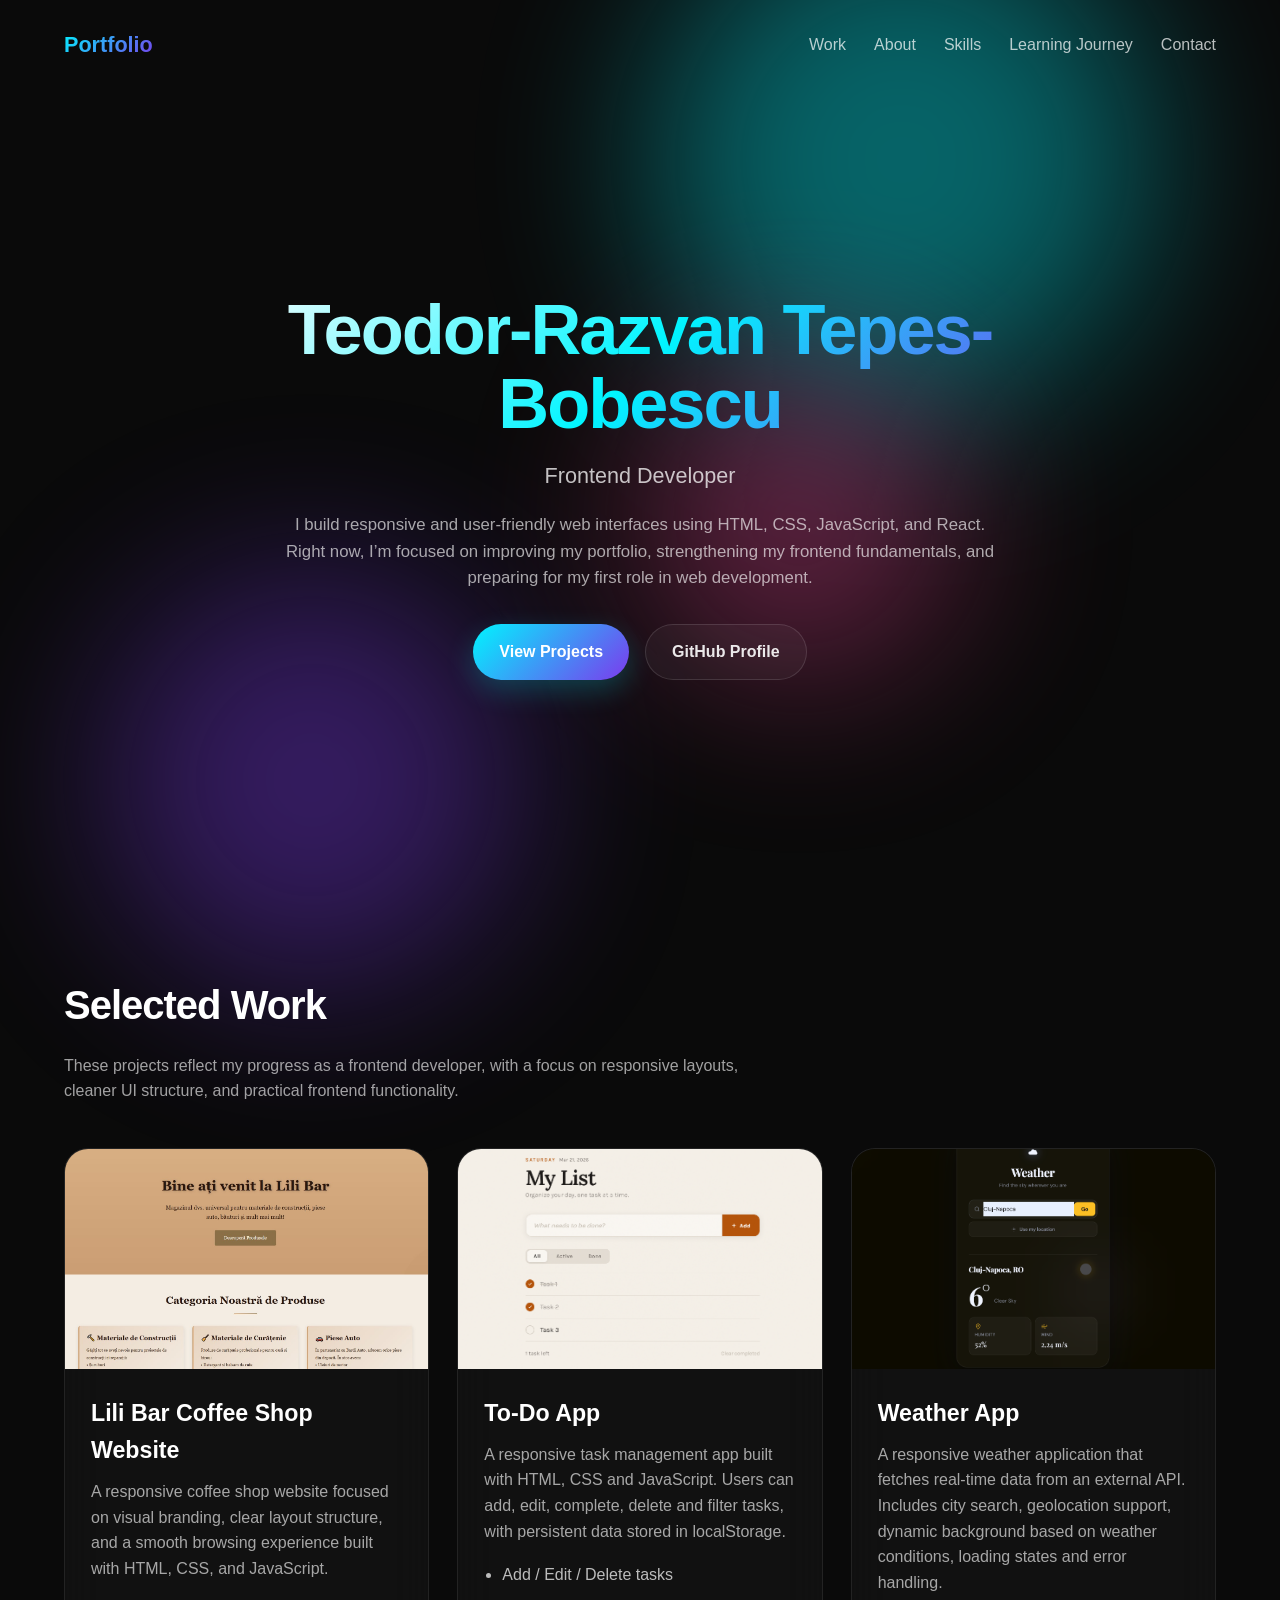
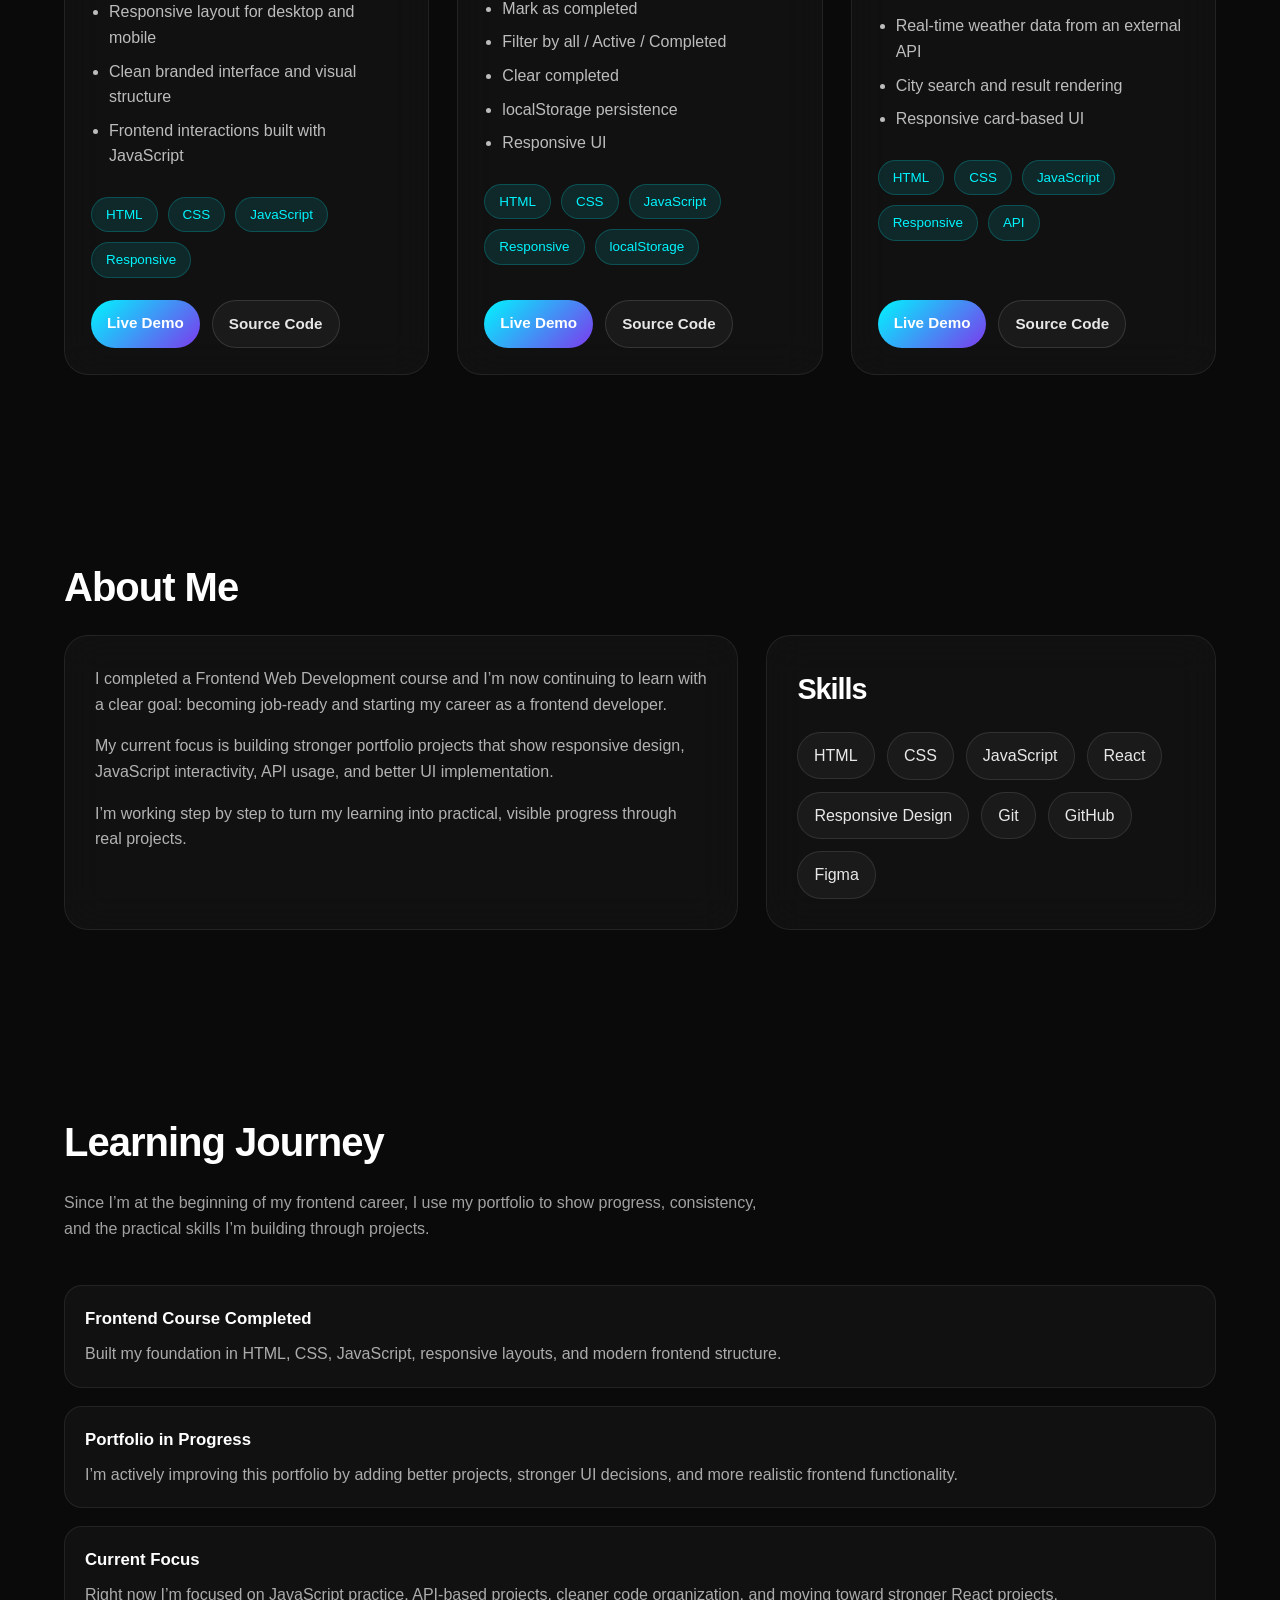
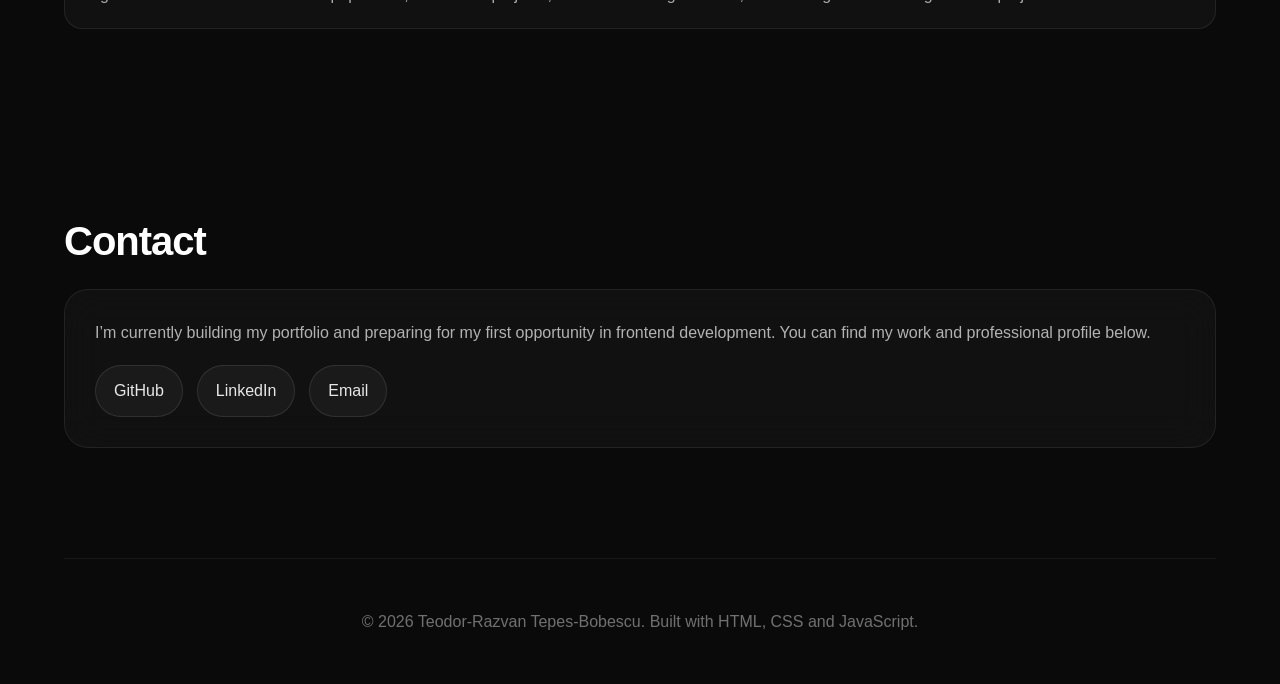
==== commit 6bb29054: "corrected some mistakes" ====
--- a/index.html
+++ b/index.html
@@ -3,7 +3,7 @@
 <head>
   <meta charset="UTF-8" />
   <meta name="viewport" content="width=device-width, initial-scale=1.0" />
-  <title>Tepes-Bobescu Teodor-Razvan | Frontend Developer</title>
+  <title>Teodor-Razvan Tepes-Bobescu | Frontend Developer</title>
   <link rel="icon" href="favicon.ico" type="image/x-icon" />
   <style>
     * {
@@ -515,8 +515,8 @@
 
     <header>
       <div class="hero-content">
-        <h1>Tepes-Bobescu Teodor-Razvan</h1>
-        <p class="subtitle">Junior Frontend Developer</p>
+        <h1>Teodor-Razvan Tepes-Bobescu</h1>
+        <p class="subtitle">Frontend Developer</p>
         <p class="hero-description">
           I build responsive and user-friendly web interfaces using HTML, CSS, JavaScript, and React.
           Right now, I’m focused on improving my portfolio, strengthening my frontend fundamentals,
@@ -718,7 +718,7 @@
     </section>
 
     <footer>
-      <p>© 2026 Tepes-Bobescu Teodor-Razvan. Built with HTML, CSS and JavaScript.</p>
+      <p>© 2026 Teodor-Razvan Tepes-Bobescu. Built with HTML, CSS and JavaScript.</p>
     </footer>
   </div>
 </body>
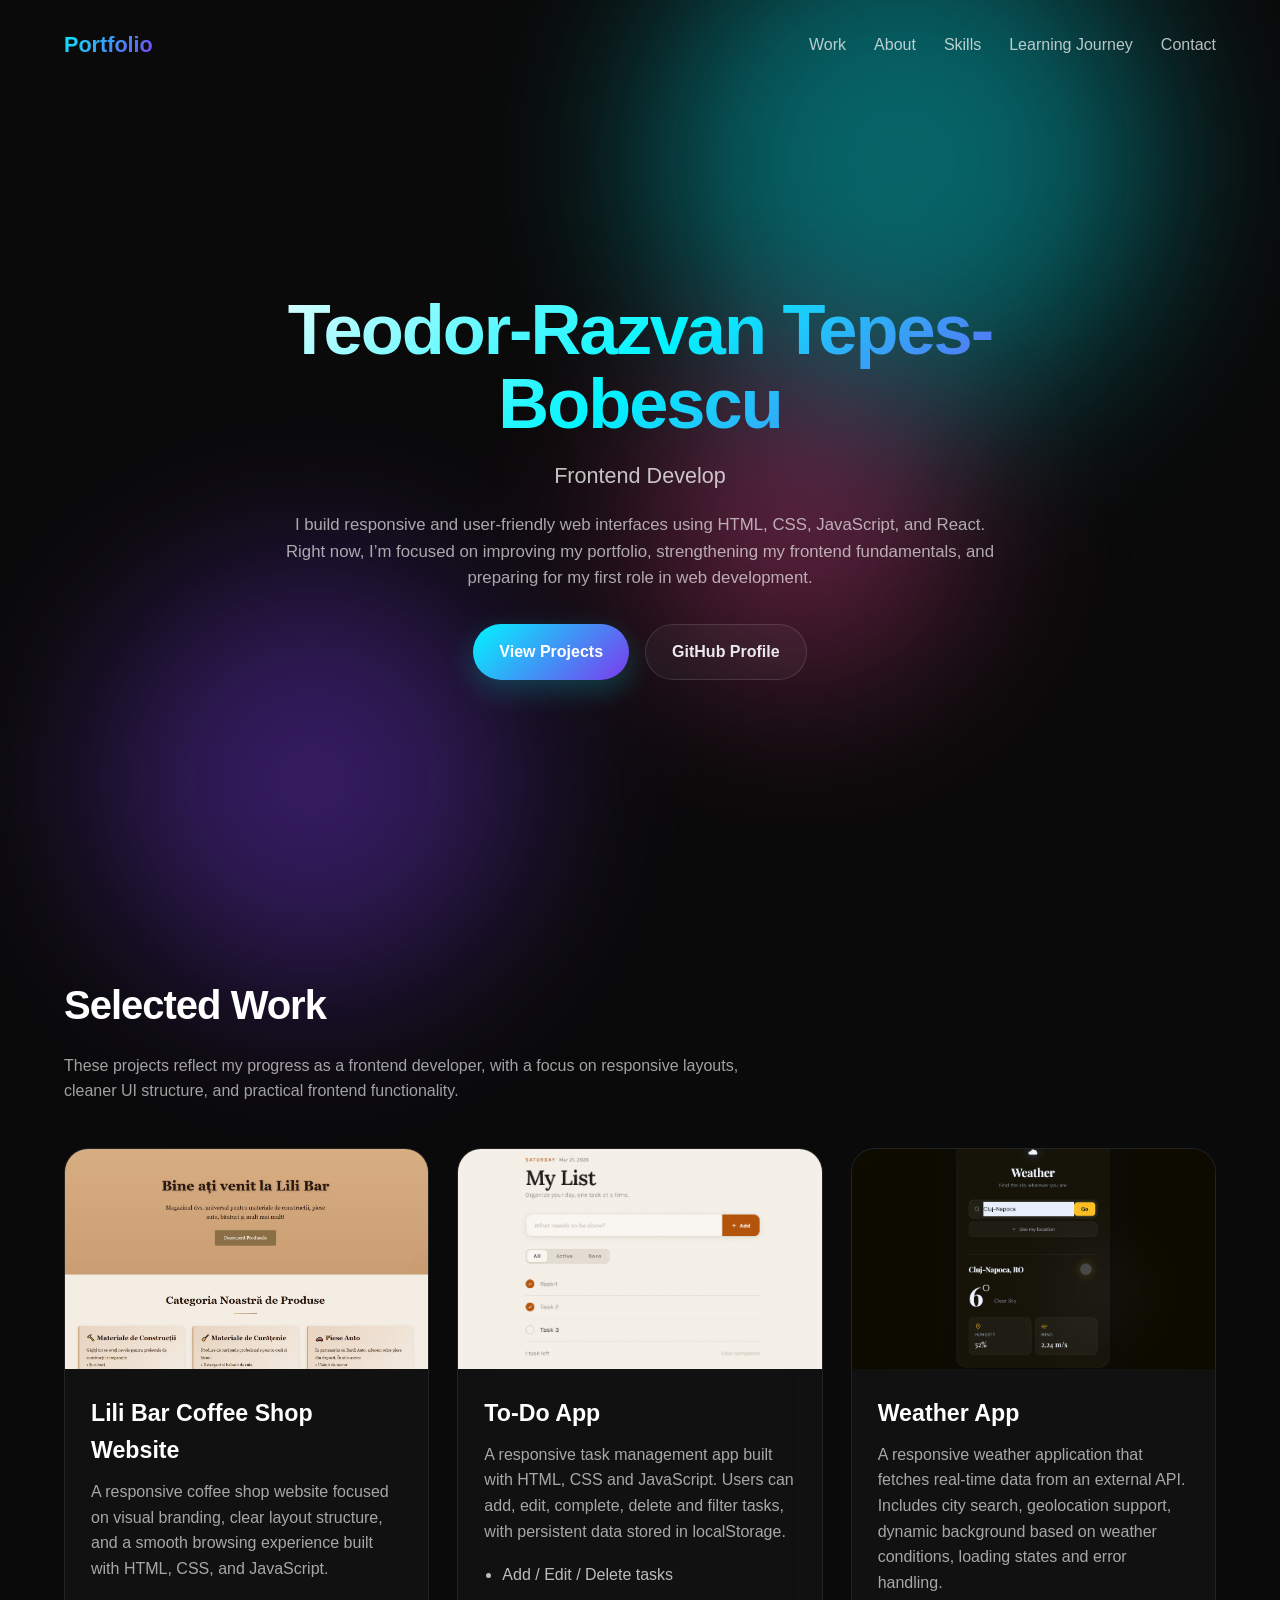
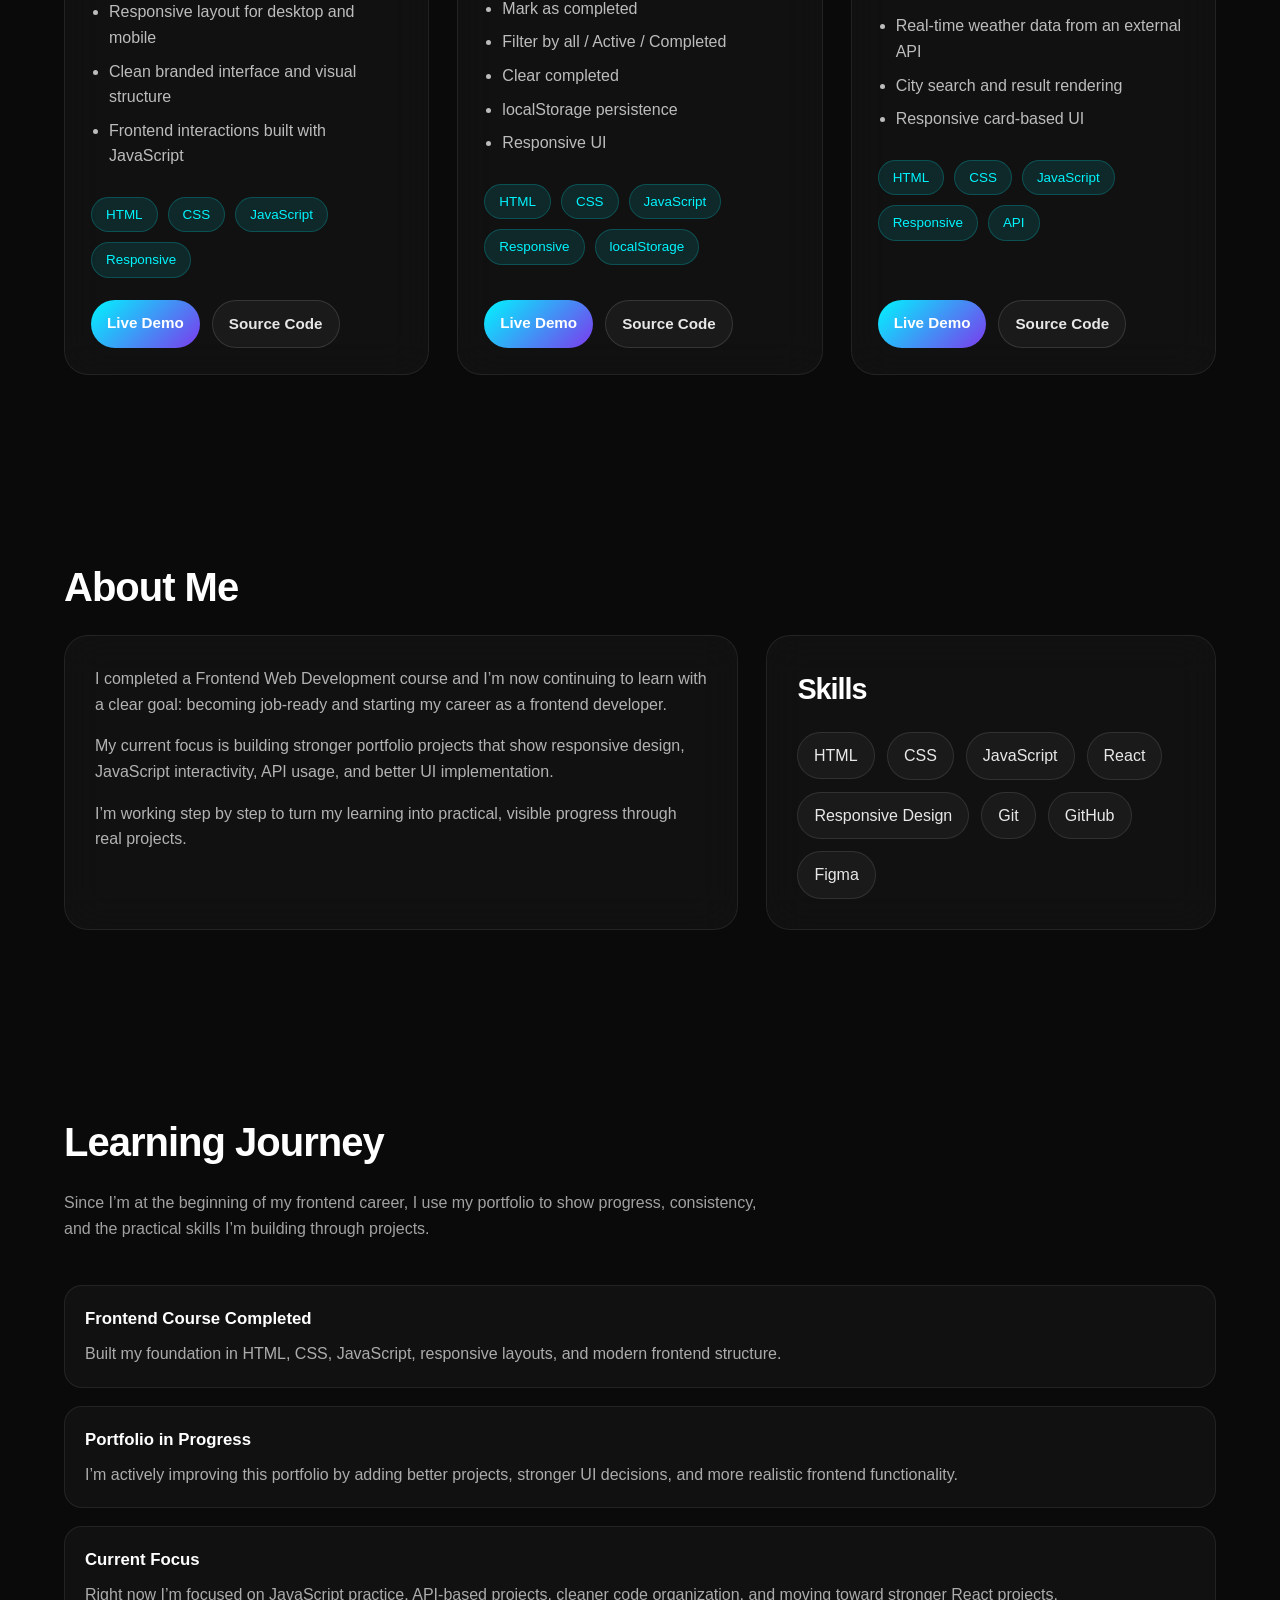
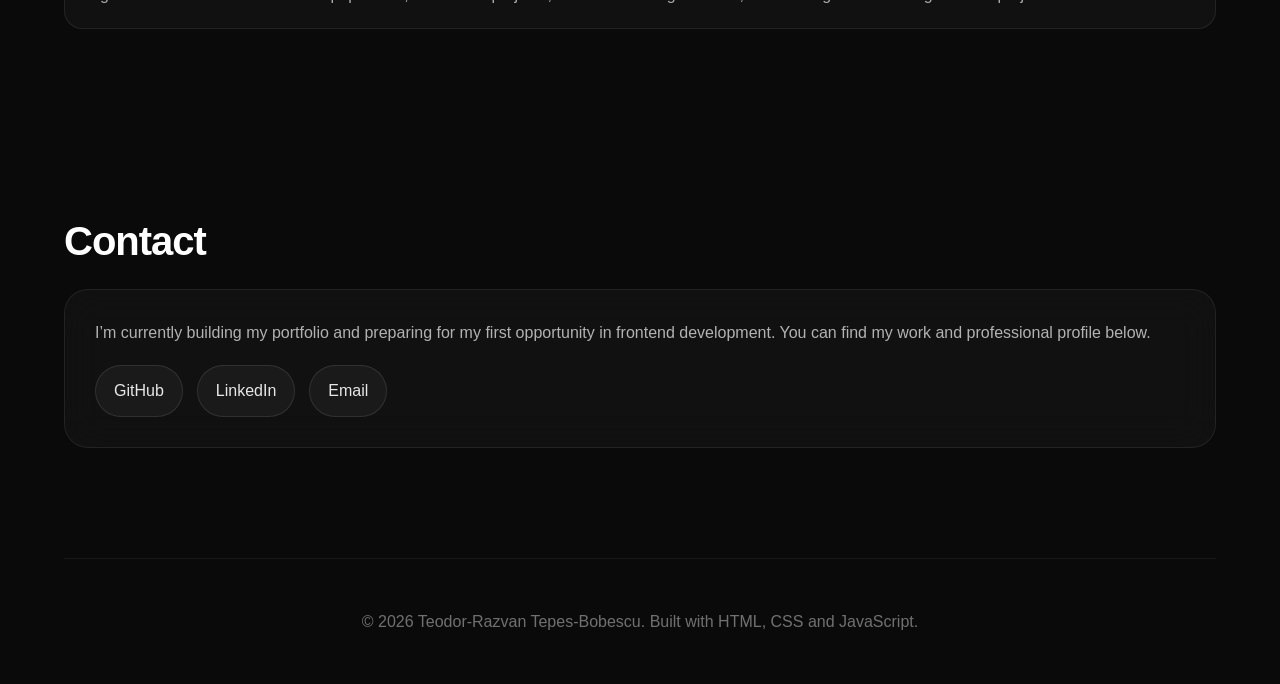
==== commit e0de8c32: "Made several changes" ====
--- a/index.html
+++ b/index.html
@@ -5,494 +5,7 @@
   <meta name="viewport" content="width=device-width, initial-scale=1.0" />
   <title>Teodor-Razvan Tepes-Bobescu | Frontend Developer</title>
   <link rel="icon" href="favicon.ico" type="image/x-icon" />
-  <style>
-    * {
-      margin: 0;
-      padding: 0;
-      box-sizing: border-box;
-    }
-
-    html {
-      scroll-behavior: smooth;
-    }
-
-    body {
-      font-family: -apple-system, BlinkMacSystemFont, "Segoe UI", Roboto, Oxygen, Ubuntu, sans-serif;
-      background: #0a0a0a;
-      color: #ffffff;
-      overflow-x: hidden;
-      line-height: 1.6;
-    }
-
-    a {
-      text-decoration: none;
-      color: inherit;
-    }
-
-    .bg-gradient {
-      position: fixed;
-      inset: 0;
-      z-index: -1;
-    }
-
-    .gradient-orb {
-      position: absolute;
-      border-radius: 50%;
-      filter: blur(90px);
-      opacity: 0.38;
-      animation: float 20s ease-in-out infinite;
-    }
-
-    .orb1 {
-      width: 500px;
-      height: 500px;
-      background: #00f5ff;
-      top: -10%;
-      right: 10%;
-    }
-
-    .orb2 {
-      width: 420px;
-      height: 420px;
-      background: #7c3aed;
-      bottom: -10%;
-      left: 8%;
-      animation-delay: -6s;
-    }
-
-    .orb3 {
-      width: 320px;
-      height: 320px;
-      background: #ec4899;
-      top: 40%;
-      left: 50%;
-      animation-delay: -12s;
-    }
-
-    @keyframes float {
-      0%, 100% { transform: translate(0, 0) scale(1); }
-      25% { transform: translate(40px, -50px) scale(1.08); }
-      50% { transform: translate(-30px, 40px) scale(0.95); }
-      75% { transform: translate(25px, 20px) scale(1.03); }
-    }
-
-    @keyframes fadeInDown {
-      from {
-        opacity: 0;
-        transform: translateY(-24px);
-      }
-      to {
-        opacity: 1;
-        transform: translateY(0);
-      }
-    }
-
-    @keyframes fadeInUp {
-      from {
-        opacity: 0;
-        transform: translateY(28px);
-      }
-      to {
-        opacity: 1;
-        transform: translateY(0);
-      }
-    }
-
-    .container {
-      max-width: 1200px;
-      margin: 0 auto;
-      padding: 0 24px;
-      position: relative;
-    }
-
-    nav {
-      padding: 28px 0;
-      display: flex;
-      justify-content: space-between;
-      align-items: center;
-      animation: fadeInDown 0.8s ease;
-    }
-
-    .logo {
-      font-size: 1.35rem;
-      font-weight: 700;
-      background: linear-gradient(135deg, #00f5ff, #7c3aed);
-      -webkit-background-clip: text;
-      -webkit-text-fill-color: transparent;
-      background-clip: text;
-    }
-
-    .nav-links {
-      display: flex;
-      gap: 28px;
-    }
-
-    .nav-links a {
-      color: rgba(255, 255, 255, 0.72);
-      font-weight: 500;
-      transition: color 0.3s ease;
-    }
-
-    .nav-links a:hover {
-      color: #00f5ff;
-    }
-
-    header {
-      min-height: 88vh;
-      display: flex;
-      align-items: center;
-      justify-content: center;
-      text-align: center;
-    }
-
-    .hero-content {
-      max-width: 860px;
-      animation: fadeInUp 1s ease;
-    }
-
-    h1 {
-      font-size: 4.4rem;
-      font-weight: 800;
-      line-height: 1.05;
-      letter-spacing: -2px;
-      margin-bottom: 18px;
-      background: linear-gradient(135deg, #ffffff, #00f5ff, #7c3aed);
-      -webkit-background-clip: text;
-      -webkit-text-fill-color: transparent;
-      background-clip: text;
-    }
-
-    .subtitle {
-      font-size: 1.35rem;
-      color: rgba(255, 255, 255, 0.75);
-      margin-bottom: 18px;
-      font-weight: 300;
-    }
-
-    .hero-description {
-      max-width: 720px;
-      margin: 0 auto 32px;
-      font-size: 1.05rem;
-      color: rgba(255, 255, 255, 0.64);
-    }
-
-    .hero-buttons {
-      display: flex;
-      justify-content: center;
-      gap: 16px;
-      flex-wrap: wrap;
-    }
-
-    .btn {
-      display: inline-flex;
-      align-items: center;
-      justify-content: center;
-      padding: 14px 26px;
-      border-radius: 999px;
-      font-weight: 600;
-      transition: all 0.35s ease;
-    }
-
-    .btn-primary {
-      background: linear-gradient(135deg, #00f5ff, #7c3aed);
-      color: #fff;
-      box-shadow: 0 10px 28px rgba(0, 245, 255, 0.22);
-    }
-
-    .btn-primary:hover {
-      transform: translateY(-3px);
-      box-shadow: 0 16px 38px rgba(0, 245, 255, 0.3);
-    }
-
-    .btn-secondary {
-      background: rgba(255, 255, 255, 0.04);
-      border: 1px solid rgba(255, 255, 255, 0.12);
-      color: rgba(255, 255, 255, 0.9);
-    }
-
-    .btn-secondary:hover {
-      transform: translateY(-3px);
-      color: #00f5ff;
-      border-color: rgba(0, 245, 255, 0.35);
-    }
-
-    section {
-      padding: 90px 0;
-    }
-
-    .section-title {
-      font-size: 2.5rem;
-      font-weight: 700;
-      letter-spacing: -1px;
-      margin-bottom: 16px;
-    }
-
-    .section-intro {
-      max-width: 720px;
-      color: rgba(255, 255, 255, 0.62);
-      margin-bottom: 44px;
-    }
-
-    .projects-grid {
-      display: grid;
-      grid-template-columns: repeat(auto-fit, minmax(320px, 1fr));
-      gap: 28px;
-    }
-
-    .project-card {
-      background: rgba(255, 255, 255, 0.03);
-      border: 1px solid rgba(255, 255, 255, 0.08);
-      border-radius: 24px;
-      overflow: hidden;
-      backdrop-filter: blur(20px);
-      transition: transform 0.4s ease, border-color 0.4s ease, box-shadow 0.4s ease, background 0.4s ease;
-      height: 100%;
-      display: flex;
-      flex-direction: column;
-    }
-
-    .project-card:hover {
-      transform: translateY(-8px);
-      border-color: rgba(0, 245, 255, 0.24);
-      background: rgba(255, 255, 255, 0.05);
-      box-shadow: 0 28px 60px rgba(0, 245, 255, 0.12);
-    }
-
-    .project-image {
-      width: 100%;
-      height: 220px;
-      overflow: hidden;
-      background: linear-gradient(135deg, #00f5ff, #7c3aed);
-      display: flex;
-      align-items: center;
-      justify-content: center;
-    }
-
-    .project-image img {
-      width: 100%;
-      height: 100%;
-      object-fit: cover;
-      display: block;
-    }
-
-    .project-placeholder {
-      font-size: 3rem;
-    }
-
-    .project-content {
-      padding: 26px;
-      display: flex;
-      flex-direction: column;
-      flex: 1;
-    }
-
-    .project-title {
-      font-size: 1.45rem;
-      font-weight: 700;
-      margin-bottom: 10px;
-    }
-
-    .project-description {
-      color: rgba(255, 255, 255, 0.63);
-      margin-bottom: 18px;
-    }
-
-    .project-highlights {
-      margin-bottom: 20px;
-      padding-left: 18px;
-      color: rgba(255, 255, 255, 0.72);
-    }
-
-    .project-highlights li {
-      margin-bottom: 8px;
-    }
-
-    .project-tags {
-      display: flex;
-      flex-wrap: wrap;
-      gap: 10px;
-      margin-bottom: 22px;
-    }
-
-    .tag {
-      background: rgba(0, 245, 255, 0.1);
-      border: 1px solid rgba(0, 245, 255, 0.2);
-      color: #00f5ff;
-      padding: 6px 14px;
-      border-radius: 999px;
-      font-size: 0.84rem;
-      font-weight: 500;
-    }
-
-    .project-actions {
-      display: flex;
-      gap: 12px;
-      flex-wrap: wrap;
-      margin-top: auto;
-    }
-
-    .project-btn {
-      padding: 11px 16px;
-      border-radius: 999px;
-      font-size: 0.95rem;
-      font-weight: 600;
-      transition: all 0.3s ease;
-    }
-
-    .project-btn-primary {
-      background: linear-gradient(135deg, #00f5ff, #7c3aed);
-      color: #fff;
-    }
-
-    .project-btn-primary:hover,
-    .project-btn-secondary:hover {
-      transform: translateY(-2px);
-    }
-
-    .project-btn-secondary {
-      background: rgba(255, 255, 255, 0.04);
-      border: 1px solid rgba(255, 255, 255, 0.12);
-      color: rgba(255, 255, 255, 0.9);
-    }
-
-    .project-btn-secondary:hover {
-      border-color: rgba(0, 245, 255, 0.35);
-      color: #00f5ff;
-    }
-
-    .info-grid {
-      display: grid;
-      grid-template-columns: 1.2fr 0.8fr;
-      gap: 28px;
-    }
-
-    .glass-box {
-      background: rgba(255, 255, 255, 0.03);
-      border: 1px solid rgba(255, 255, 255, 0.08);
-      border-radius: 24px;
-      padding: 30px;
-      backdrop-filter: blur(20px);
-    }
-
-    .glass-box p {
-      color: rgba(255, 255, 255, 0.68);
-      margin-bottom: 16px;
-    }
-
-    .skills-grid {
-      display: flex;
-      flex-wrap: wrap;
-      gap: 12px;
-    }
-
-    .skill-pill {
-      padding: 10px 16px;
-      border-radius: 999px;
-      background: rgba(255, 255, 255, 0.04);
-      border: 1px solid rgba(255, 255, 255, 0.1);
-      color: rgba(255, 255, 255, 0.9);
-      font-weight: 500;
-    }
-
-    .journey-list {
-      display: grid;
-      gap: 18px;
-    }
-
-    .journey-item {
-      padding: 20px;
-      border-radius: 18px;
-      background: rgba(255, 255, 255, 0.03);
-      border: 1px solid rgba(255, 255, 255, 0.08);
-    }
-
-    .journey-item h3 {
-      font-size: 1.05rem;
-      margin-bottom: 8px;
-    }
-
-    .journey-item p {
-      color: rgba(255, 255, 255, 0.65);
-      margin: 0;
-    }
-
-    .contact-links {
-      display: flex;
-      flex-wrap: wrap;
-      gap: 14px;
-      margin-top: 20px;
-    }
-
-    .contact-link {
-      padding: 12px 18px;
-      border-radius: 999px;
-      background: rgba(255, 255, 255, 0.04);
-      border: 1px solid rgba(255, 255, 255, 0.1);
-      color: rgba(255, 255, 255, 0.9);
-      transition: all 0.3s ease;
-    }
-
-    .contact-link:hover {
-      transform: translateY(-2px);
-      color: #00f5ff;
-      border-color: rgba(0, 245, 255, 0.3);
-    }
-
-    footer {
-      text-align: center;
-      padding: 50px 0;
-      border-top: 1px solid rgba(255, 255, 255, 0.06);
-      margin-top: 20px;
-    }
-
-    footer p {
-      color: rgba(255, 255, 255, 0.42);
-    }
-
-    @media (max-width: 900px) {
-      .info-grid {
-        grid-template-columns: 1fr;
-      }
-    }
-
-    @media (max-width: 768px) {
-      .nav-links {
-        display: none;
-      }
-
-      header {
-        min-height: 72vh;
-      }
-
-      h1 {
-        font-size: 3rem;
-      }
-
-      .subtitle {
-        font-size: 1.15rem;
-      }
-
-      .section-title {
-        font-size: 2rem;
-      }
-
-      .project-image {
-        height: 190px;
-      }
-
-      .hero-buttons,
-      .project-actions,
-      .contact-links {
-        flex-direction: column;
-      }
-
-      .btn,
-      .project-btn,
-      .contact-link {
-        width: 100%;
-      }
-    }
-  </style>
+  <link rel="stylesheet" href="style.css">
 </head>
 <body>
   <div class="bg-gradient">
@@ -722,4 +235,5 @@
     </footer>
   </div>
 </body>
+<script src="script.js"></script>
 </html>
--- a/style.css
+++ b/style.css
@@ -0,0 +1,514 @@
+ * {
+      margin: 0;
+      padding: 0;
+      box-sizing: border-box;
+    }
+
+    html {
+      scroll-behavior: smooth;
+    }
+
+    body {
+      font-family: -apple-system, BlinkMacSystemFont, "Segoe UI", Roboto, Oxygen, Ubuntu, sans-serif;
+      background: #0a0a0a;
+      color: #ffffff;
+      overflow-x: hidden;
+      line-height: 1.6;
+    }
+
+    a {
+      text-decoration: none;
+      color: inherit;
+    }
+
+    .bg-gradient {
+      position: fixed;
+      inset: 0;
+      z-index: -1;
+    }
+
+    .gradient-orb {
+      position: absolute;
+      border-radius: 50%;
+      filter: blur(90px);
+      opacity: 0.38;
+      animation: float 20s ease-in-out infinite;
+    }
+
+    .orb1 {
+      width: 500px;
+      height: 500px;
+      background: #00f5ff;
+      top: -10%;
+      right: 10%;
+    }
+
+    .orb2 {
+      width: 420px;
+      height: 420px;
+      background: #7c3aed;
+      bottom: -10%;
+      left: 8%;
+      animation-delay: -6s;
+    }
+
+    .orb3 {
+      width: 320px;
+      height: 320px;
+      background: #ec4899;
+      top: 40%;
+      left: 50%;
+      animation-delay: -12s;
+    }
+
+    @keyframes float {
+      0%, 100% { transform: translate(0, 0) scale(1); }
+      25% { transform: translate(40px, -50px) scale(1.08); }
+      50% { transform: translate(-30px, 40px) scale(0.95); }
+      75% { transform: translate(25px, 20px) scale(1.03); }
+    }
+
+    @keyframes fadeInDown {
+      from {
+        opacity: 0;
+        transform: translateY(-24px);
+      }
+      to {
+        opacity: 1;
+        transform: translateY(0);
+      }
+    }
+
+    @keyframes fadeInUp {
+      from {
+        opacity: 0;
+        transform: translateY(28px);
+      }
+      to {
+        opacity: 1;
+        transform: translateY(0);
+      }
+    }
+
+    .container {
+      max-width: 1200px;
+      margin: 0 auto;
+      padding: 0 24px;
+      position: relative;
+    }
+
+    nav {
+      padding: 28px 0;
+      display: flex;
+      justify-content: space-between;
+      align-items: center;
+      animation: fadeInDown 0.8s ease;
+    }
+
+    .logo {
+      font-size: 1.35rem;
+      font-weight: 700;
+      background: linear-gradient(135deg, #00f5ff, #7c3aed);
+      -webkit-background-clip: text;
+      -webkit-text-fill-color: transparent;
+      background-clip: text;
+    }
+
+    .nav-links {
+      display: flex;
+      gap: 28px;
+    }
+
+    .nav-links a {
+      color: rgba(255, 255, 255, 0.72);
+      font-weight: 500;
+      transition: color 0.3s ease;
+    }
+
+    .nav-links a:hover {
+      color: #00f5ff;
+    }
+
+    header {
+      min-height: 88vh;
+      display: flex;
+      align-items: center;
+      justify-content: center;
+      text-align: center;
+    }
+
+    .hero-content {
+      max-width: 860px;
+      animation: fadeInUp 1s ease;
+    }
+
+    h1 {
+      font-size: 4.4rem;
+      font-weight: 800;
+      line-height: 1.05;
+      letter-spacing: -2px;
+      margin-bottom: 18px;
+      background: linear-gradient(135deg, #ffffff, #00f5ff, #7c3aed);
+      -webkit-background-clip: text;
+      -webkit-text-fill-color: transparent;
+      background-clip: text;
+    }
+
+    .subtitle {
+      font-size: 1.35rem;
+      color: rgba(255, 255, 255, 0.75);
+      margin-bottom: 18px;
+      font-weight: 300;
+    }
+
+    .hero-description {
+      max-width: 720px;
+      margin: 0 auto 32px;
+      font-size: 1.05rem;
+      color: rgba(255, 255, 255, 0.64);
+    }
+
+    .hero-buttons {
+      display: flex;
+      justify-content: center;
+      gap: 16px;
+      flex-wrap: wrap;
+    }
+
+    .btn {
+      display: inline-flex;
+      align-items: center;
+      justify-content: center;
+      padding: 14px 26px;
+      border-radius: 999px;
+      font-weight: 600;
+      transition: all 0.35s ease;
+    }
+
+    .btn-primary {
+      background: linear-gradient(135deg, #00f5ff, #7c3aed);
+      color: #fff;
+      box-shadow: 0 10px 28px rgba(0, 245, 255, 0.22);
+    }
+
+    .btn-primary:hover {
+      transform: translateY(-3px);
+      box-shadow: 0 16px 38px rgba(0, 245, 255, 0.3);
+    }
+
+    .btn-secondary {
+      background: rgba(255, 255, 255, 0.04);
+      border: 1px solid rgba(255, 255, 255, 0.12);
+      color: rgba(255, 255, 255, 0.9);
+    }
+
+    .btn-secondary:hover {
+      transform: translateY(-3px);
+      color: #00f5ff;
+      border-color: rgba(0, 245, 255, 0.35);
+    }
+
+    section {
+      padding: 90px 0;
+    }
+
+    .section-title {
+      font-size: 2.5rem;
+      font-weight: 700;
+      letter-spacing: -1px;
+      margin-bottom: 16px;
+    }
+
+    .section-intro {
+      max-width: 720px;
+      color: rgba(255, 255, 255, 0.62);
+      margin-bottom: 44px;
+    }
+
+    .projects-grid {
+      display: grid;
+      grid-template-columns: repeat(auto-fit, minmax(320px, 1fr));
+      gap: 28px;
+    }
+
+    .project-card {
+      background: rgba(255, 255, 255, 0.03);
+      border: 1px solid rgba(255, 255, 255, 0.08);
+      border-radius: 24px;
+      overflow: hidden;
+      backdrop-filter: blur(20px);
+      transition: transform 0.4s ease, border-color 0.4s ease, box-shadow 0.4s ease, background 0.4s ease;
+      height: 100%;
+      display: flex;
+      flex-direction: column;
+    }
+
+    .project-card:hover {
+      transform: translateY(-8px);
+      border-color: rgba(0, 245, 255, 0.24);
+      background: rgba(255, 255, 255, 0.05);
+      box-shadow: 0 28px 60px rgba(0, 245, 255, 0.12);
+    }
+
+    .project-image {
+      width: 100%;
+      height: 220px;
+      overflow: hidden;
+      background: linear-gradient(135deg, #00f5ff, #7c3aed);
+      display: flex;
+      align-items: center;
+      justify-content: center;
+    }
+
+    .project-image img {
+      width: 100%;
+      height: 100%;
+      object-fit: cover;
+      display: block;
+    }
+
+    .project-placeholder {
+      font-size: 3rem;
+    }
+
+    .project-content {
+      padding: 26px;
+      display: flex;
+      flex-direction: column;
+      flex: 1;
+    }
+
+    .project-title {
+      font-size: 1.45rem;
+      font-weight: 700;
+      margin-bottom: 10px;
+    }
+
+    .project-description {
+      color: rgba(255, 255, 255, 0.63);
+      margin-bottom: 18px;
+    }
+
+    .project-highlights {
+      margin-bottom: 20px;
+      padding-left: 18px;
+      color: rgba(255, 255, 255, 0.72);
+    }
+
+    .project-highlights li {
+      margin-bottom: 8px;
+    }
+
+    .project-tags {
+      display: flex;
+      flex-wrap: wrap;
+      gap: 10px;
+      margin-bottom: 22px;
+    }
+
+    .tag {
+      background: rgba(0, 245, 255, 0.1);
+      border: 1px solid rgba(0, 245, 255, 0.2);
+      color: #00f5ff;
+      padding: 6px 14px;
+      border-radius: 999px;
+      font-size: 0.84rem;
+      font-weight: 500;
+    }
+
+    .project-actions {
+      display: flex;
+      gap: 12px;
+      flex-wrap: wrap;
+      margin-top: auto;
+    }
+
+    .project-btn {
+      padding: 11px 16px;
+      border-radius: 999px;
+      font-size: 0.95rem;
+      font-weight: 600;
+      transition: all 0.3s ease;
+    }
+
+    .project-btn-primary {
+      background: linear-gradient(135deg, #00f5ff, #7c3aed);
+      color: #fff;
+    }
+
+    .project-btn-primary:hover,
+    .project-btn-secondary:hover {
+      transform: translateY(-2px);
+    }
+
+    .project-btn-secondary {
+      background: rgba(255, 255, 255, 0.04);
+      border: 1px solid rgba(255, 255, 255, 0.12);
+      color: rgba(255, 255, 255, 0.9);
+    }
+
+    .project-btn-secondary:hover {
+      border-color: rgba(0, 245, 255, 0.35);
+      color: #00f5ff;
+    }
+
+    .info-grid {
+      display: grid;
+      grid-template-columns: 1.2fr 0.8fr;
+      gap: 28px;
+    }
+
+    .glass-box {
+      background: rgba(255, 255, 255, 0.03);
+      border: 1px solid rgba(255, 255, 255, 0.08);
+      border-radius: 24px;
+      padding: 30px;
+      backdrop-filter: blur(20px);
+    }
+
+    .glass-box p {
+      color: rgba(255, 255, 255, 0.68);
+      margin-bottom: 16px;
+    }
+
+    .skills-grid {
+      display: flex;
+      flex-wrap: wrap;
+      gap: 12px;
+    }
+
+    .skill-pill {
+      padding: 10px 16px;
+      border-radius: 999px;
+      background: rgba(255, 255, 255, 0.04);
+      border: 1px solid rgba(255, 255, 255, 0.1);
+      color: rgba(255, 255, 255, 0.9);
+      font-weight: 500;
+    }
+
+    .journey-list {
+      display: grid;
+      gap: 18px;
+    }
+
+    .journey-item {
+      padding: 20px;
+      border-radius: 18px;
+      background: rgba(255, 255, 255, 0.03);
+      border: 1px solid rgba(255, 255, 255, 0.08);
+    }
+
+    .journey-item h3 {
+      font-size: 1.05rem;
+      margin-bottom: 8px;
+    }
+
+    .journey-item p {
+      color: rgba(255, 255, 255, 0.65);
+      margin: 0;
+    }
+
+    .contact-links {
+      display: flex;
+      flex-wrap: wrap;
+      gap: 14px;
+      margin-top: 20px;
+    }
+
+    .contact-link {
+      padding: 12px 18px;
+      border-radius: 999px;
+      background: rgba(255, 255, 255, 0.04);
+      border: 1px solid rgba(255, 255, 255, 0.1);
+      color: rgba(255, 255, 255, 0.9);
+      transition: all 0.3s ease;
+    }
+
+    .contact-link:hover {
+      transform: translateY(-2px);
+      color: #00f5ff;
+      border-color: rgba(0, 245, 255, 0.3);
+    }
+
+    footer {
+      text-align: center;
+      padding: 50px 0;
+      border-top: 1px solid rgba(255, 255, 255, 0.06);
+      margin-top: 20px;
+    }
+
+    footer p {
+      color: rgba(255, 255, 255, 0.42);
+    }
+
+    section, .project-card {
+      opacity: 0;
+      transform: translateY(30px);
+      transition: opacity 0.6s ease, transform 0.6s ease;
+    }
+
+    section.animate-in, .project-card.animate-in {
+      opacity: 1;
+      transform: translateY(0);
+    }
+
+    .skill-pill {
+      transition: transform 0.3s ease;
+    }
+
+    @media (max-width: 900px) {
+      .info-grid {
+        grid-template-columns: 1fr;
+      }
+    }
+
+    @media (max-width: 768px) {
+      .nav-links {
+        display: none;
+      }
+
+      .nav-links.mobile-active {
+         display: flex !important;
+         flex-direction: column;
+         position: absolute;
+         top: 70px;
+         right: 24px;
+         background: rgba(10, 10, 10, 0.95);
+         padding: 20px;
+         border-radius: 16px;
+         border: 1px solid rgba(255, 255, 255, 0.1);
+         backdrop-filter: blur(20px);
+      }
+
+      header {
+        min-height: 72vh;
+      }
+
+      h1 {
+        font-size: 3rem;
+      }
+
+      .subtitle {
+        font-size: 1.15rem;
+      }
+
+      .section-title {
+        font-size: 2rem;
+      }
+
+      .project-image {
+        height: 190px;
+      }
+
+      .hero-buttons,
+      .project-actions,
+      .contact-links {
+        flex-direction: column;
+      }
+
+      .btn,
+      .project-btn,
+      .contact-link {
+        width: 100%;
+      }
+    }
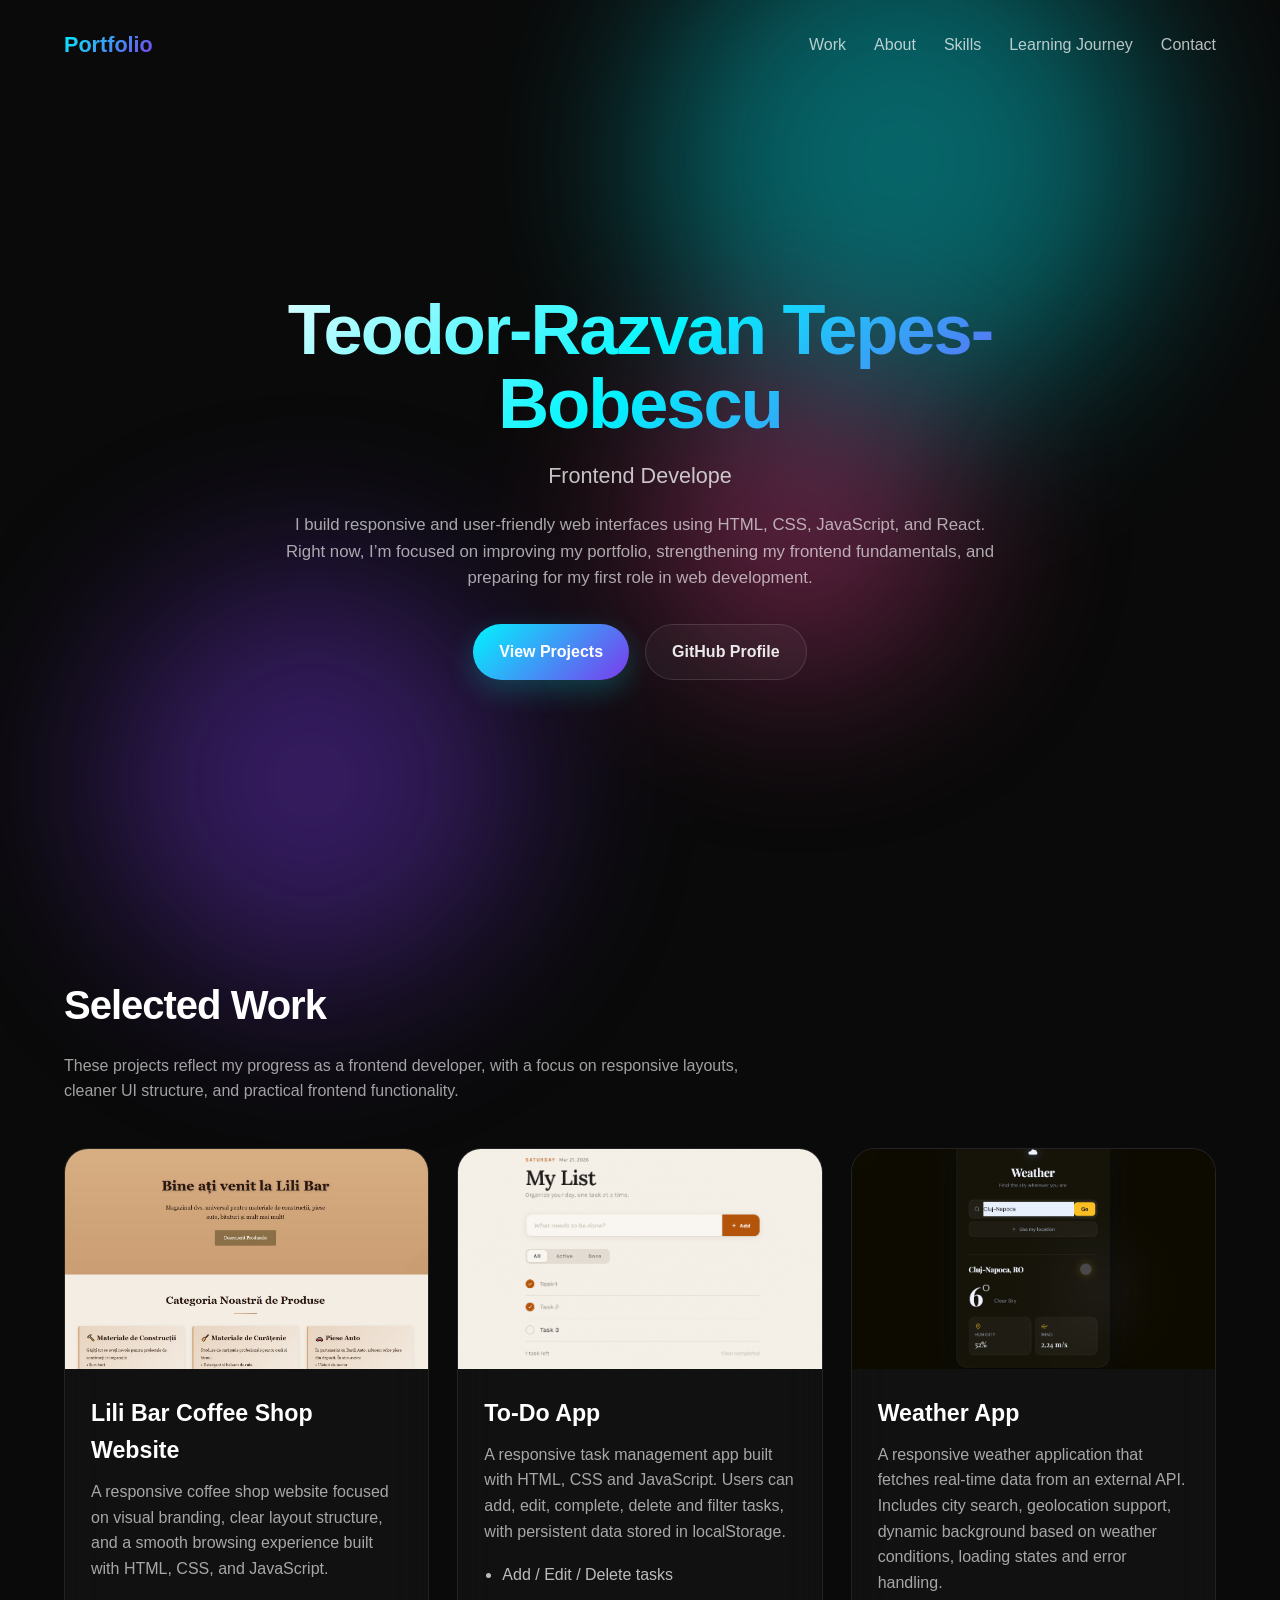
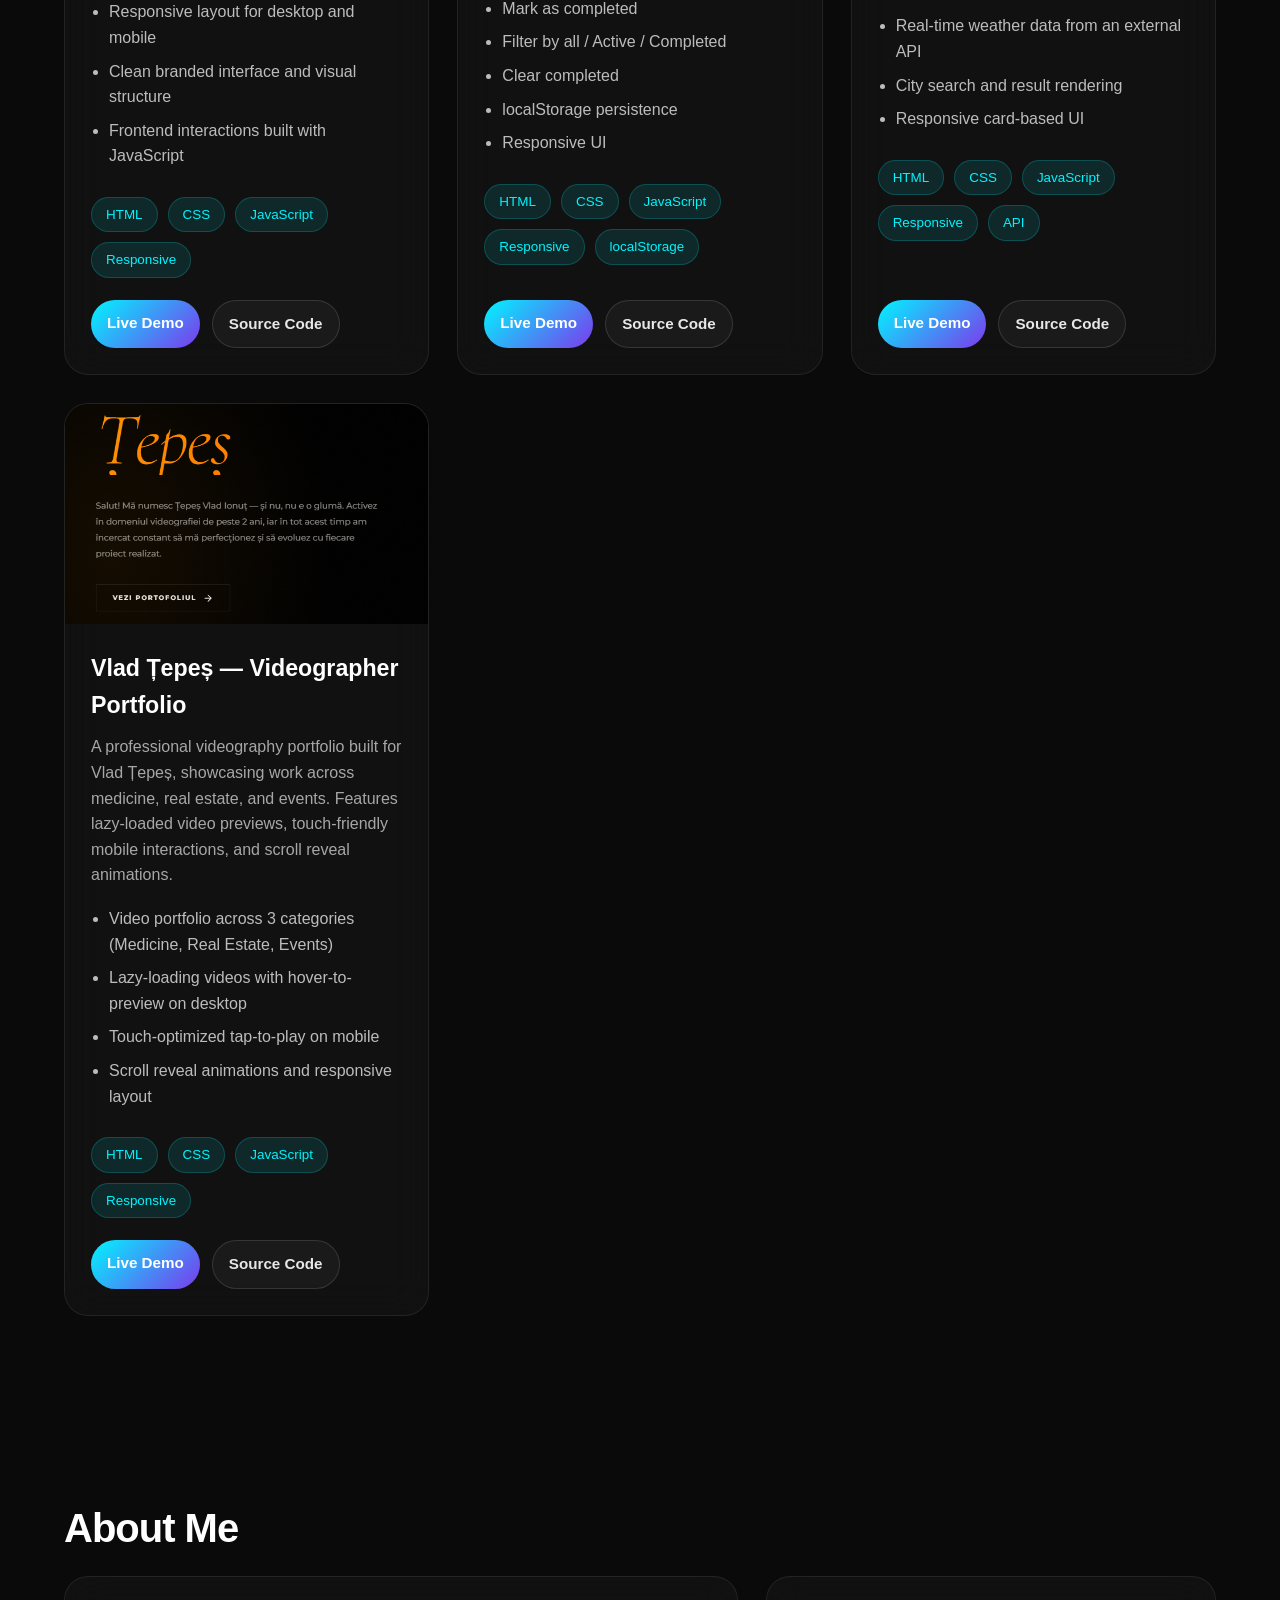
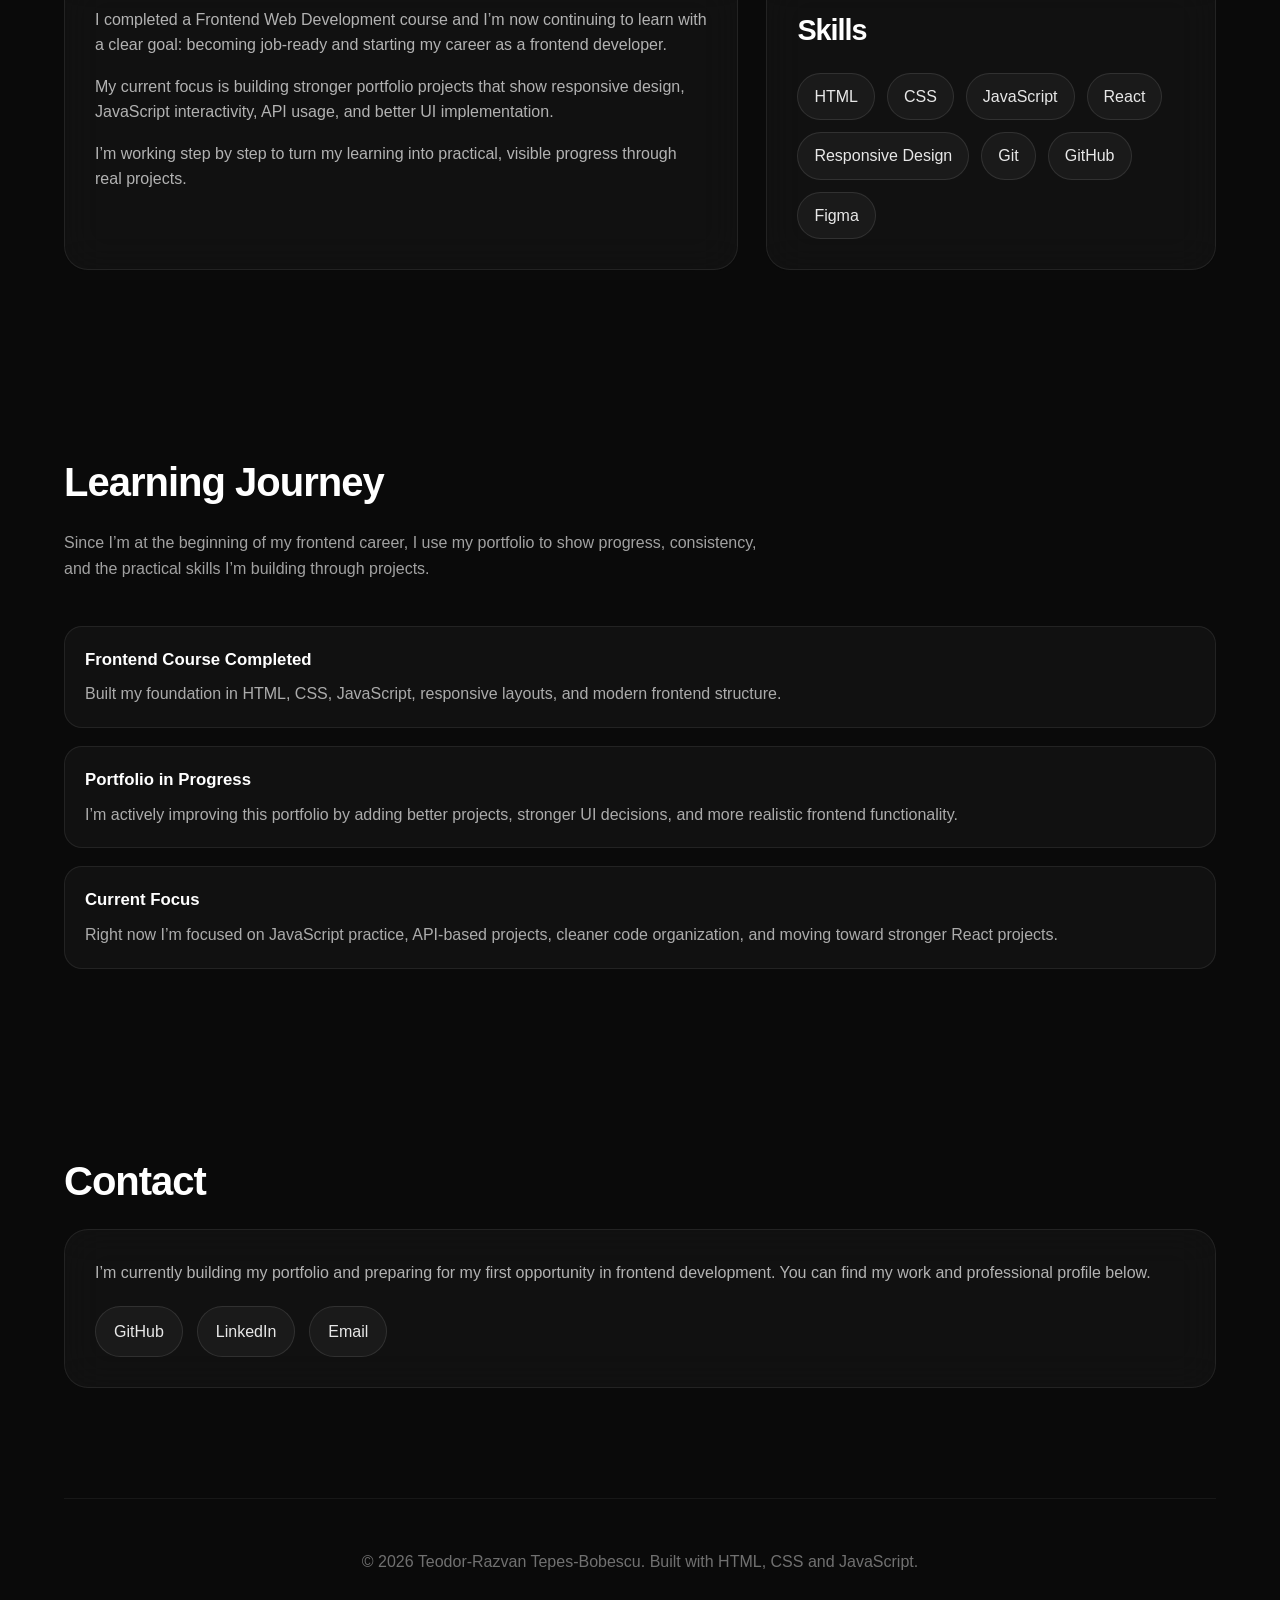
==== commit 5178f9db: "Add Vlad Țepeș portfolio as 4th project Adds vlad-tepes-portfolio project (videographer portfolio wi" ====
--- a/index.html
+++ b/index.html
@@ -145,6 +145,37 @@
             </div>
           </div>
         </div>
+
+        <div class="project-card">
+          <div class="project-image">
+            <img src="images/vlad-tepes-preview.jpg" alt="Vlad Țepeș Videographer Portfolio project preview" />
+          </div>
+          <div class="project-content">
+            <h3 class="project-title">Vlad Țepeș — Videographer Portfolio</h3>
+            <p class="project-description">
+              A professional videography portfolio built for Vlad Țepeș, showcasing work across medicine, real estate, and events. Features lazy-loaded video previews, touch-friendly mobile interactions, and scroll reveal animations.
+            </p>
+
+            <ul class="project-highlights">
+              <li>Video portfolio across 3 categories (Medicine, Real Estate, Events)</li>
+              <li>Lazy-loading videos with hover-to-preview on desktop</li>
+              <li>Touch-optimized tap-to-play on mobile</li>
+              <li>Scroll reveal animations and responsive layout</li>
+            </ul>
+
+            <div class="project-tags">
+              <span class="tag">HTML</span>
+              <span class="tag">CSS</span>
+              <span class="tag">JavaScript</span>
+              <span class="tag">Responsive</span>
+            </div>
+
+            <div class="project-actions">
+              <a href="vlad-tepes-portfolio/index.html" class="project-btn project-btn-primary" target="_blank">Live Demo</a>
+              <a href="https://github.com/TeodorRazvan/TeodorRazvan.github.io/tree/main/vlad-tepes-portfolio" class="project-btn project-btn-secondary" target="_blank">Source Code</a>
+            </div>
+          </div>
+        </div>
       </div>
     </section>
 
